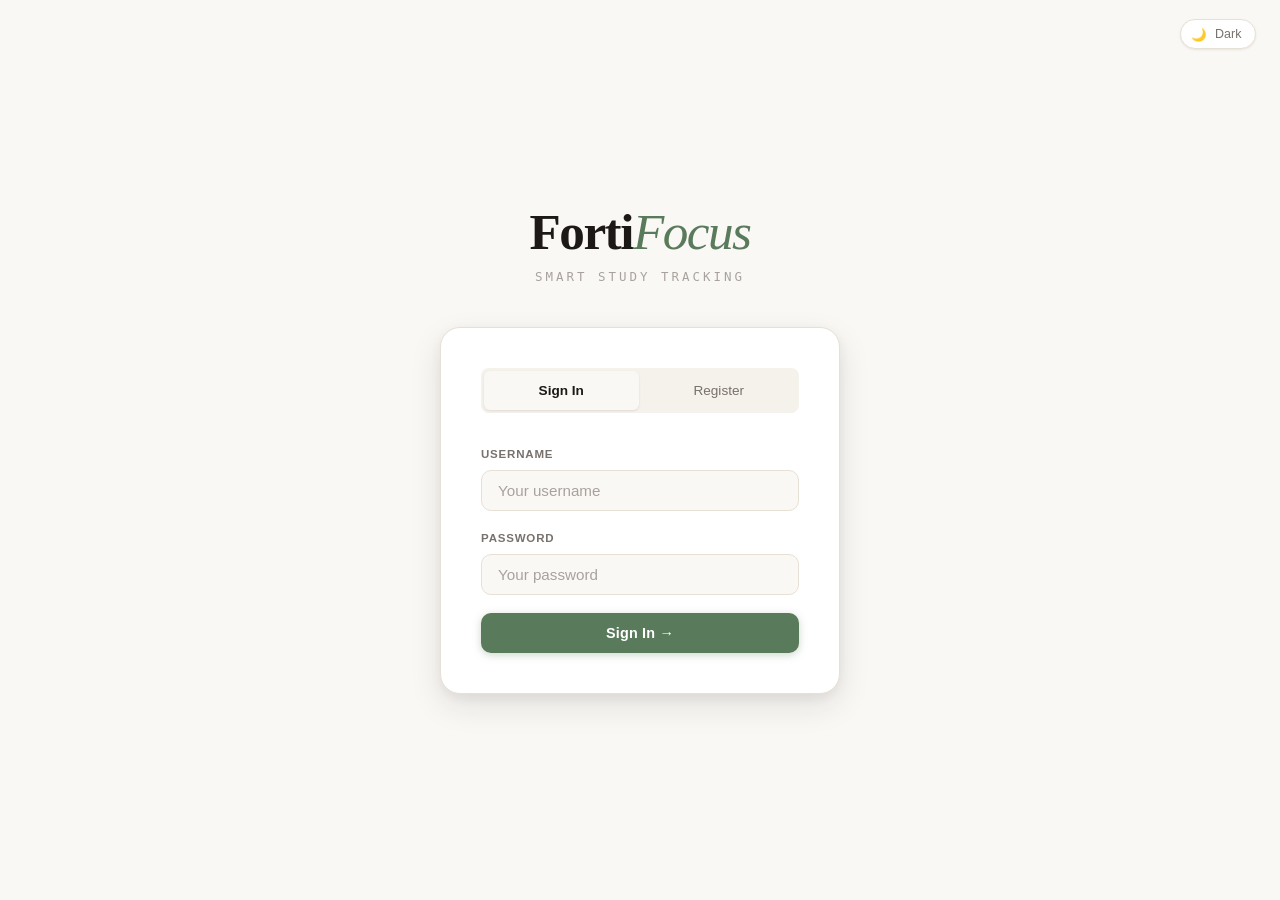
==== index.html @ 39d22c9d "pls po gana ka" ====
<!DOCTYPE html>
<html lang="en">
<head>
<meta charset="UTF-8">
<meta name="viewport" content="width=device-width, initial-scale=1.0">
<title>FortiFocus – Smart Study Tracker</title>
<link rel="stylesheet" href="style.css">
<style>

</style>

</head>
<body>

<!-- ── AUTH ── -->
<div id="authScreen" class="screen active">
  <button class="auth-theme-btn" onclick="toggleTheme()" id="authThemeBtn">
    <span id="authThemeIcon">🌙</span> <span id="authThemeLabel">Dark</span>
  </button>
  <div class="brand-lockup">
    <h1>Forti<em>Focus</em></h1>
    <p class="tagline">Smart Study Tracking</p>
  </div>
  <div class="auth-card">
    <div class="auth-tabs">
      <div class="auth-tab active" onclick="switchTab('login')">Sign In</div>
      <div class="auth-tab" onclick="switchTab('register')">Register</div>
    </div>
    <!-- Login -->
    <div id="loginForm" class="auth-form active">
      <div class="form-group">
        <label>Username</label>
        <input type="text" id="loginUser" placeholder="Your username">
      </div>
      <div class="form-group">
        <label>Password</label>
        <input type="password" id="loginPass" placeholder="Your password" onkeydown="if(event.key==='Enter')handleLogin()">
      </div>
      <div class="error-msg" id="loginError"></div>
      <button class="btn btn-primary" onclick="handleLogin()">Sign In →</button>
    </div>
    <!-- Register -->
    <div id="registerForm" class="auth-form">
      <div class="form-group">
        <label>Username</label>
        <input type="text" id="regUser" placeholder="Choose a username">
      </div>
      <div class="form-group">
        <label>Email</label>
        <input type="email" id="regEmail" placeholder="you@email.com">
      </div>
      <div class="form-group">
        <label>Password</label>
        <input type="password" id="regPass" placeholder="Create a password (6+ chars)">
      </div>
      <div class="form-group">
        <label>Confirm Password</label>
        <input type="password" id="regPass2" placeholder="Repeat password">
      </div>
      <div class="error-msg" id="registerError"></div>
      <button class="btn btn-primary" onclick="handleRegister()">Create Account →</button>
    </div>
  </div>
</div>

<!-- ── APP ── -->
<div id="appScreen" class="screen">
  <div class="topbar">
    <div class="topbar-brand">Forti<em>Focus</em></div>
    <div class="topbar-user">
      <div class="user-chip">Signed in as <strong id="topUser">—</strong></div>
      <div class="theme-toggle-wrap">
        <span class="theme-icon" id="topThemeIcon">🌙</span>
        <button class="theme-toggle" onclick="toggleTheme()" id="topThemeToggle" title="Toggle dark/light mode"></button>
      </div>
      <button class="btn btn-ghost btn-sm" onclick="handleLogout()">Logout</button>
    </div>
  </div>
  <div class="nav-bar">
    <div class="nav-tab active"  onclick="goPage('dashboard')">Dashboard</div>
    <div class="nav-tab"         onclick="goPage('timer')">Focus Timer</div>
    <div class="nav-tab"         onclick="goPage('history')">History</div>
    <div class="nav-tab"         onclick="goPage('streaks')">Streaks</div>
    <div class="nav-tab"         onclick="goPage('chat')">✦ AI Chat</div>
  </div>

  <!-- DASHBOARD -->
  <div id="dashboardPage" class="page active">
    <div class="page-header">
      <h2>Good to see you <em id="dashGreeting"></em></h2>
      <p>Here's your productivity at a glance</p>
    </div>
    <div class="stats-grid">
      <div class="stat-card stat-streak">
        <div class="s-label"><span class="s-icon">🔥</span>Current Streak</div>
        <div class="s-value" id="statStreak">0</div>
        <div class="s-sub">consecutive days</div>
      </div>
      <div class="stat-card stat-total">
        <div class="s-label"><span class="s-icon">📚</span>Total Sessions</div>
        <div class="s-value" id="statTotal">0</div>
        <div class="s-sub">all time</div>
      </div>
      <div class="stat-card stat-time">
        <div class="s-label"><span class="s-icon">⏱</span>Focus Time</div>
        <div class="s-value" id="statTime">0</div>
        <div class="s-sub">minutes focused</div>
      </div>
      <div class="stat-card stat-success">
        <div class="s-label"><span class="s-icon">✓</span>Success Rate</div>
        <div class="s-value" id="statRate">0%</div>
        <div class="s-sub" id="statRateSub">no sessions yet</div>
        <div class="progress-bar"><div class="progress-fill" id="rateFill" style="width:0%"></div></div>
      </div>
    </div>
    <div class="section-heading">Recent Sessions</div>
    <div id="recentList" class="history-list"></div>
  </div>

  <!-- TIMER -->
  <div id="timerPage" class="page">
    <div class="page-header">
      <h2>Focus <em>Timer</em></h2>
      <p>Set your session and start focusing</p>
    </div>
    <div class="timer-layout">
      <div class="timer-card">
        <div class="timer-label">⏱ Session Timer</div>
        <div class="ring-wrap">
          <svg width="190" height="190" viewBox="0 0 190 190">
            <circle class="ring-bg" cx="95" cy="95" r="85"/>
            <circle class="ring-fg" id="ringFg" cx="95" cy="95" r="85"/>
          </svg>
          <div class="ring-center">
            <div class="ring-time" id="ringTime">25:00</div>
            <div class="ring-phase" id="ringPhase">ready</div>
          </div>
        </div>
        <div class="dur-row" id="durRow">
          <button class="dur-btn" onclick="pickDur(15,this)">15m</button>
          <button class="dur-btn active" onclick="pickDur(25,this)">25m</button>
          <button class="dur-btn" onclick="pickDur(30,this)">30m</button>
          <button class="dur-btn" onclick="pickDur(45,this)">45m</button>
          <button class="dur-btn" onclick="pickDur(60,this)">60m</button>
        </div>
        <div class="timer-btns">
          <button class="btn btn-primary" id="startBtn" onclick="startTimer()">▶ Start</button>
          <button class="btn btn-danger" id="stopBtn" style="display:none" onclick="stopTimer()">⏹ Stop</button>
        </div>
      </div>
      <div class="session-panel">
        <div class="panel-label">📝 Session Details</div>
        <div class="form-group">
          <label>Subject / Task</label>
          <input class="subject-field" type="text" id="sessSubject" placeholder="e.g. Math Chapter 3, Python review…">
        </div>
        <div>
          <div class="panel-label" style="margin-bottom:.5rem">Status</div>
          <div class="pill pill-idle" id="sessStatus"><span class="dot"></span> IDLE</div>
        </div>
        <div class="divider"></div>
        <div class="panel-label">Completed today</div>
        <div class="today-big" id="todayCount">0</div>
        <div style="font-size:.75rem;color:var(--ink-4);margin-top:.2rem">sessions finished</div>
      </div>
    </div>
  </div>

  <!-- HISTORY -->
  <div id="historyPage" class="page">
    <div class="page-header">
      <h2>Session <em>History</em></h2>
      <p>Every study session you've logged</p>
    </div>
    <div id="historyList" class="history-list"></div>
  </div>

  <!-- STREAKS -->
  <div id="streaksPage" class="page">
    <div class="page-header">
      <h2>Streak <em>Tracker</em></h2>
      <p>Stay consistent, build momentum</p>
    </div>
    <div class="stats-grid" style="max-width:640px;margin-bottom:2rem">
      <div class="stat-card stat-streak">
        <div class="s-label">🔥 Current Streak</div>
        <div class="s-value" id="strkCur">0</div>
        <div class="s-sub">days</div>
      </div>
      <div class="stat-card">
        <div class="s-label">🏆 Best Streak</div>
        <div class="s-value" id="strkBest">0</div>
        <div class="s-sub">days</div>
      </div>
      <div class="stat-card stat-time">
        <div class="s-label">📅 Active Days</div>
        <div class="s-value" id="strkActive">0</div>
        <div class="s-sub">days studied</div>
      </div>
    </div>
    <div class="section-heading">Last 60 Days</div>
    <div class="streak-grid" id="streakGrid"></div>
    <div class="streak-legend">
      <div class="legend-item"><div class="legend-swatch" style="background:rgba(90,122,92,.5);border:1px solid var(--sage)"></div>Studied</div>
      <div class="legend-item"><div class="legend-swatch" style="background:var(--paper-2);border:1px solid var(--border)"></div>No session</div>
      <div class="legend-item"><div class="legend-swatch" style="background:var(--paper-2);border:2px solid var(--amber)"></div>Today</div>
    </div>
  </div>

  <!-- CHAT -->
  <div id="chatPage" class="page">
    <div class="page-header">
      <h2>✦ AI <em>Chat</em></h2>
      <p>Your personal study assistant — powered by SEMAJ</p>
    </div>
    <div id="apiNotice" class="key-notice show">
      ⚠ No API key configured. Paste your Anthropic API key below to enable AI responses.
    </div>
    <div class="key-row">
      <input type="password" class="key-input" id="apiKeyInput" placeholder="Paste your Anthropic API key here (sk-ant-...)">
      <button class="btn btn-primary btn-sm" onclick="saveKey()">Save Key</button>
    </div>
    <div class="chat-wrap">
      <div class="chat-head">
        <div class="bot-orb">🧠</div>
        <div>
          <div class="bot-name-text">SEMAJ AI</div>
          <div class="bot-online">● online</div>
        </div>
      </div>
      <div class="chat-msgs" id="chatMsgs">
        <div class="msg bot">
          <div class="msg-av">🧠</div>
          <div class="msg-bub">
            Hi there! I'm <strong>SEMAJ AI</strong>, your personal study assistant. 👋<br><br>
            I can help with study strategies, time management, subject questions, and keeping you motivated. What's on your mind?
          </div>
        </div>
      </div>
      <div class="chat-foot">
        <textarea class="chat-input" id="chatInput" rows="1"
          placeholder="Ask me anything about studying…"
          onkeydown="chatKey(event)"
          oninput="autoResize(this)"></textarea>
        <button class="send-btn" onclick="sendChat()">➤</button>
      </div>
    </div>
  </div>

</div><!-- /appScreen -->

<script>
/* ─── THEME ─── */
let isDark = DB_theme_get();
function DB_theme_get(){ return localStorage.getItem('ff_theme')==='dark'; }
function applyTheme(dark){
  document.documentElement.setAttribute('data-theme', dark ? 'dark' : 'light');
  const icon = dark ? '☀️' : '🌙';
  const label = dark ? 'Light' : 'Dark';
  const ti = document.getElementById('topThemeIcon');
  const ai = document.getElementById('authThemeIcon');
  const al = document.getElementById('authThemeLabel');
  if(ti) ti.textContent = icon;
  if(ai) ai.textContent = icon;
  if(al) al.textContent = label;
}
function toggleTheme(){
  isDark = !isDark;
  localStorage.setItem('ff_theme', isDark ? 'dark' : 'light');
  applyTheme(isDark);
}
applyTheme(isDark);

/* ─── DATA ─── */
const DB = {
  get(k,d=null){ const v=localStorage.getItem('ff_'+k); return v?JSON.parse(v):d; },
  set(k,v){ localStorage.setItem('ff_'+k,JSON.stringify(v)); },
  del(k){ localStorage.removeItem('ff_'+k); }
};

let users = DB.get('users', {});
let sessions = DB.get('sessions', {});
let currentUser = DB.get('currentUser', null);
let apiKey = DB.get('apiKey', '');

/* ─── AUTH ─── */
function switchTab(t) {
  document.querySelectorAll('.auth-tab').forEach((el,i)=>el.classList.toggle('active',i===(t==='login'?0:1)));
  document.getElementById('loginForm').classList.toggle('active', t==='login');
  document.getElementById('registerForm').classList.toggle('active', t==='register');
}
function showErr(id,msg){const e=document.getElementById(id);e.textContent=msg;e.classList.add('show');}
function clearErr(id){document.getElementById(id).classList.remove('show');}

function handleLogin(){
  clearErr('loginError');
  const u=document.getElementById('loginUser').value.trim();
  const p=document.getElementById('loginPass').value;
  if(!u||!p){showErr('loginError','Please fill all fields.');return;}
  if(!users[u]){showErr('loginError','User not found.');return;}
  if(users[u].pass!==btoa(p)){showErr('loginError','Incorrect password.');return;}
  loginAs(u);
}
function handleRegister(){
  clearErr('registerError');
  const u=document.getElementById('regUser').value.trim();
  const e=document.getElementById('regEmail').value.trim();
  const p=document.getElementById('regPass').value;
  const p2=document.getElementById('regPass2').value;
  if(!u||!e||!p||!p2){showErr('registerError','Please fill all fields.');return;}
  if(p!==p2){showErr('registerError','Passwords do not match.');return;}
  if(p.length<6){showErr('registerError','Password must be 6+ characters.');return;}
  if(users[u]){showErr('registerError','Username already taken.');return;}
  users[u]={email:e,pass:btoa(p),joined:new Date().toISOString()};
  sessions[u]=[];
  DB.set('users',users);DB.set('sessions',sessions);
  loginAs(u);
}
function loginAs(u){
  currentUser=u; DB.set('currentUser',u);
  if(!sessions[u])sessions[u]=[];
  document.getElementById('authScreen').classList.remove('active');
  document.getElementById('appScreen').classList.add('active');
  document.getElementById('topUser').textContent=u;
  document.getElementById('dashGreeting').textContent=u;
  renderAll();
  goPage('dashboard');
}
function handleLogout(){
  currentUser=null; DB.del('currentUser');
  clearTimer();
  document.getElementById('authScreen').classList.add('active');
  document.getElementById('appScreen').classList.remove('active');
  document.getElementById('loginUser').value='';
  document.getElementById('loginPass').value='';
  goPage('dashboard');
}

/* ─── NAV ─── */
function goPage(name){
  document.querySelectorAll('.nav-tab').forEach(t=>t.classList.remove('active'));
  document.querySelectorAll('.page').forEach(p=>p.classList.remove('active'));
  const pages=['dashboard','timer','history','streaks','chat'];
  document.querySelectorAll('.nav-tab')[pages.indexOf(name)]?.classList.add('active');
  document.getElementById(name+'Page').classList.add('active');
  if(name==='dashboard')renderDash();
  if(name==='history')renderHistory();
  if(name==='streaks')renderStreaks();
  if(name==='timer')renderTodayCount();
}

/* ─── TIMER ─── */
let tInterval=null, tSec=0, tTotal=0, tRunning=false, tDur=25;

function pickDur(m,el){
  if(tRunning)return;
  tDur=m; tSec=m*60; tTotal=m*60;
  document.querySelectorAll('.dur-btn').forEach(b=>b.classList.remove('active'));
  el.classList.add('active');
  updateDisplay(); setRing(1);
}
function startTimer(){
  if(tRunning)return;
  tRunning=true; tSec=tDur*60; tTotal=tSec;
  document.getElementById('startBtn').style.display='none';
  document.getElementById('stopBtn').style.display='';
  document.getElementById('durRow').style.opacity='.45';
  document.getElementById('ringPhase').textContent='focusing';
  setStatusPill('running');
  tInterval=setInterval(()=>{
    tSec--;
    updateDisplay();
    setRing(tSec/tTotal);
    if(tSec<=0) completeTimer();
  },1000);
}
function stopTimer(){
  clearInterval(tInterval); tRunning=false;
  const elapsed=Math.max(1,Math.floor((tTotal-tSec)/60));
  logSess(elapsed,'interrupted');
  resetTimerUI();
  showToast('Session interrupted. Keep at it! 💪','danger');
}
function completeTimer(){
  clearInterval(tInterval); tRunning=false;
  logSess(tDur,'completed');
  resetTimerUI();
  showToast('Session complete! Great work! 🎉','success');
}
function clearTimer(){
  clearInterval(tInterval); tRunning=false;
  tSec=tDur*60; tTotal=tSec; resetTimerUI();
}
function resetTimerUI(){
  tSec=tDur*60; tTotal=tSec;
  document.getElementById('startBtn').style.display='';
  document.getElementById('stopBtn').style.display='none';
  document.getElementById('durRow').style.opacity='1';
  document.getElementById('ringPhase').textContent='ready';
  setStatusPill('idle');
  updateDisplay(); setRing(1); renderTodayCount();
}
function updateDisplay(){
  const m=Math.floor(tSec/60).toString().padStart(2,'0');
  const s=(tSec%60).toString().padStart(2,'0');
  document.getElementById('ringTime').textContent=`${m}:${s}`;
}
function setRing(frac){
  const c=2*Math.PI*85;
  document.getElementById('ringFg').style.strokeDashoffset=c*(1-frac);
}
function setStatusPill(s){
  const el=document.getElementById('sessStatus');
  const map={running:'pill-running',idle:'pill-idle',completed:'pill-completed',interrupted:'pill-interrupted'};
  const labels={running:'RUNNING',idle:'IDLE',completed:'COMPLETED',interrupted:'INTERRUPTED'};
  el.className='pill '+map[s];
  el.innerHTML=`<span class="dot"></span> ${labels[s]}`;
}
function renderTodayCount(){
  const today=new Date().toDateString();
  const n=(sessions[currentUser]||[]).filter(x=>new Date(x.date).toDateString()===today&&x.status==='completed').length;
  document.getElementById('todayCount').textContent=n;
}

/* ─── LOG ─── */
function logSess(dur,status){
  const sub=document.getElementById('sessSubject').value.trim()||'Untitled Session';
  const s={id:Date.now(),subject:sub,duration:dur,status,date:new Date().toISOString(),planned:tDur};
  if(!sessions[currentUser])sessions[currentUser]=[];
  sessions[currentUser].unshift(s);
  DB.set('sessions',sessions);
}

/* ─── RENDER ─── */
function renderAll(){ renderDash(); renderStreaks(); }

function renderDash(){
  if(!currentUser)return;
  const s=sessions[currentUser]||[];
  const done=s.filter(x=>x.status==='completed');
  const mins=done.reduce((a,x)=>a+x.duration,0);
  const rate=s.length?Math.round(done.length/s.length*100):0;
  const streak=calcStreak();
  document.getElementById('statStreak').textContent=streak;
  document.getElementById('statTotal').textContent=s.length;
  document.getElementById('statTime').textContent=mins;
  document.getElementById('statRate').textContent=rate+'%';
  document.getElementById('statRateSub').textContent=`${done.length} of ${s.length} sessions`;
  document.getElementById('rateFill').style.width=rate+'%';
  document.getElementById('dashGreeting').textContent=currentUser;
  const el=document.getElementById('recentList');
  const rec=s.slice(0,5);
  el.innerHTML=rec.length?rec.map(sessHTML).join(''):`<div class="empty-state"><div class="empty-icon">📂</div><p>No sessions yet — start your first focus timer!</p></div>`;
}

function renderHistory(){
  if(!currentUser)return;
  const s=sessions[currentUser]||[];
  const el=document.getElementById('historyList');
  el.innerHTML=s.length?s.map(sessHTML).join(''):`<div class="empty-state"><div class="empty-icon">📂</div><p>No sessions recorded yet.</p></div>`;
}

function sessHTML(x){
  const d=new Date(x.date);
  const dt=d.toLocaleDateString('en-US',{month:'short',day:'numeric',year:'numeric'});
  const tm=d.toLocaleTimeString('en-US',{hour:'2-digit',minute:'2-digit'});
  const pillClass=x.status==='completed'?'pill-completed':x.status==='interrupted'?'pill-interrupted':'pill-idle';
  return`<div class="history-item">
    <div>
      <div class="h-subject">${x.subject}</div>
      <div class="h-meta">${dt} · ${tm}</div>
    </div>
    <div class="h-right">
      <div class="h-dur">${x.duration}m</div>
      <div class="pill ${pillClass}"><span class="dot"></span>${x.status.toUpperCase()}</div>
    </div>
  </div>`;
}

function renderStreaks(){
  if(!currentUser)return;
  const s=sessions[currentUser]||[];
  const cur=calcStreak(), best=calcBest();
  const active=new Set(s.filter(x=>x.status==='completed').map(x=>new Date(x.date).toDateString())).size;
  document.getElementById('strkCur').textContent=cur;
  document.getElementById('strkBest').textContent=best;
  document.getElementById('strkActive').textContent=active;
  const studyDays=new Set(s.filter(x=>x.status==='completed').map(x=>new Date(x.date).toDateString()));
  const today=new Date();
  const grid=document.getElementById('streakGrid');
  const days=[]; for(let i=59;i>=0;i--){const d=new Date(today);d.setDate(today.getDate()-i);days.push(d);}
  grid.innerHTML=days.map(d=>{
    const ds=d.toDateString();
    const isToday=ds===today.toDateString();
    const has=studyDays.has(ds);
    return`<div class="s-day${has?' studied strong':''}${isToday?' today':''}" title="${ds}"></div>`;
  }).join('');
}

function calcStreak(){
  const s=sessions[currentUser]||[];
  const days=new Set(s.filter(x=>x.status==='completed').map(x=>new Date(x.date).toDateString()));
  let n=0;
  for(let i=0;i<365;i++){
    const d=new Date(); d.setDate(d.getDate()-i);
    if(days.has(d.toDateString()))n++;
    else if(i>0)break;
  }
  return n;
}
function calcBest(){
  const s=sessions[currentUser]||[];
  const days=[...new Set(s.filter(x=>x.status==='completed').map(x=>new Date(x.date).toDateString()))]
    .map(d=>new Date(d)).sort((a,b)=>a-b);
  let best=0,cur=0,prev=null;
  for(const d of days){
    if(prev){const diff=(d-prev)/86400000; cur=diff===1?cur+1:1;}else cur=1;
    if(cur>best)best=cur; prev=d;
  }
  return best;
}

/* ─── CHAT ─── */
let chatHist=[];
function saveKey(){
  const k=document.getElementById('apiKeyInput').value.trim();
  if(!k){showToast('Please enter an API key','danger');return;}
  apiKey=k; DB.set('apiKey',k);
  document.getElementById('apiNotice').classList.remove('show');
  showToast('API key saved ✓','success');
}
async function sendChat(){
  const inp=document.getElementById('chatInput');
  const txt=inp.value.trim();
  if(!txt)return;
  inp.value=''; inp.style.height='';
  addMsg('user',txt);
  chatHist.push({role:'user',content:txt});
  const typing=addTyping();
  const key=DB.get('apiKey','');
  if(!key){
    removeEl(typing);
    addMsg('bot','⚠️ No API key configured. Paste your Anthropic API key above and click Save Key.');
    return;
  }
  try{
    const sys=`You are Fortify AI, a warm and encouraging study assistant inside FortiFocus. User: "${currentUser}". Stats: ${getStats()}. Help with study strategies, motivation, time management. Be concise and friendly.`;
    const res=await fetch('https://api.anthropic.com/v1/messages',{
      method:'POST',
      headers:{'Content-Type':'application/json','x-api-key':key,'anthropic-version':'2023-06-01','anthropic-dangerous-direct-browser-access':'true'},
      body:JSON.stringify({model:'claude-sonnet-4-20250514',max_tokens:1000,system:sys,messages:chatHist.slice(-10)})
    });
    const data=await res.json();
    removeEl(typing);
    if(data.error){addMsg('bot','⚠️ API Error: '+data.error.message);return;}
    const reply=data.content?.[0]?.text||'Sorry, no response generated.';
    chatHist.push({role:'assistant',content:reply});
    addMsg('bot',reply);
  }catch(e){
    removeEl(typing);
    addMsg('bot','⚠️ Connection error. Please check your API key.');
  }
}
function getStats(){
  if(!currentUser)return'none';
  const s=sessions[currentUser]||[];
  const done=s.filter(x=>x.status==='completed');
  return`Sessions: ${s.length}, Completed: ${done.length}, Streak: ${calcStreak()} days, Focus: ${done.reduce((a,x)=>a+x.duration,0)}min`;
}
function addMsg(role,text){
  const c=document.getElementById('chatMsgs');
  const d=document.createElement('div');
  d.className='msg '+role;
  const html=text.replace(/\*\*(.*?)\*\*/g,'<strong>$1</strong>').replace(/\n/g,'<br>');
  d.innerHTML=`<div class="msg-av">${role==='user'?'👤':'🧠'}</div><div class="msg-bub">${html}</div>`;
  c.appendChild(d); c.scrollTop=c.scrollHeight;
}
function addTyping(){
  const c=document.getElementById('chatMsgs');
  const d=document.createElement('div');
  d.className='msg bot'; d.id='typing';
  d.innerHTML=`<div class="msg-av">🧠</div><div class="msg-bub"><div class="typing-wrap"><div class="t-dot"></div><div class="t-dot"></div><div class="t-dot"></div></div></div>`;
  c.appendChild(d); c.scrollTop=c.scrollHeight; return d;
}
function removeEl(el){el?.parentNode?.removeChild(el);}
function chatKey(e){if(e.key==='Enter'&&!e.shiftKey){e.preventDefault();sendChat();}}
function autoResize(t){t.style.height='';t.style.height=Math.min(t.scrollHeight,100)+'px';}

/* ─── TOAST ─── */
function showToast(msg,type='success'){
  const t=document.createElement('div');
  t.className='toast '+type; t.textContent=msg;
  document.body.appendChild(t);
  setTimeout(()=>{t.style.opacity='0';t.style.transition='.3s';setTimeout(()=>t.remove(),300);},2800);
}

/* ─── INIT ─── */
updateDisplay(); setRing(1);
const circ=2*Math.PI*85;
document.getElementById('ringFg').style.strokeDasharray=circ;
document.getElementById('ringFg').style.strokeDashoffset=0;
setRing(1);

if(apiKey){document.getElementById('apiKeyInput').value=apiKey;document.getElementById('apiNotice').classList.remove('show');}
if(currentUser&&users[currentUser]){
  loginAs(currentUser);
}
</script>
</body>
</html>
---- style.css ----
:root {
  --ink:       #1c1917;
  --ink-2:     #44403c;
  --ink-3:     #78716c;
  --ink-4:     #a8a29e;
  --paper:     #faf8f5;
  --paper-2:   #f5f1eb;
  --paper-3:   #ede8df;
  --border:    #e7e0d5;
  --border-2:  #d4cbbf;
  --surface:   #ffffff;
  --surface-2: #ffffff;

  --sage:      #5a7a5c;
  --sage-light:#e8f0e9;
  --sage-mid:  #b5ceb7;
  --amber:     #c17b2a;
  --amber-light:#fdf3e3;
  --amber-mid: #e8c488;
  --clay:      #8b5e52;
  --clay-light:#f5ede9;
  --rose:      #b85c6e;
  --rose-light:#faeef1;
  --sky:       #3d6b8e;
  --sky-light: #e5eef5;

  --radius:    10px;
  --radius-lg: 16px;
  --shadow-sm: 0 1px 3px rgba(28,25,23,.06), 0 1px 2px rgba(28,25,23,.04);
  --shadow:    0 4px 12px rgba(28,25,23,.08), 0 1px 4px rgba(28,25,23,.05);
  --shadow-lg: 0 12px 32px rgba(28,25,23,.10), 0 4px 12px rgba(28,25,23,.06);
}

[data-theme="dark"] {
  --ink:       #f0ece6;
  --ink-2:     #d4cfc8;
  --ink-3:     #9c9488;
  --ink-4:     #6b6460;
  --paper:     #18171a;
  --paper-2:   #211f24;
  --paper-3:   #2a2830;
  --border:    #332f38;
  --border-2:  #443f4a;
  --surface:   #211f24;
  --surface-2: #2a2830;

  --sage:      #78a87a;
  --sage-light:rgba(120,168,122,.12);
  --sage-mid:  #4a7a4c;
  --amber:     #d4943a;
  --amber-light:rgba(212,148,58,.12);
  --amber-mid: #8a6020;
  --rose:      #d47080;
  --rose-light:rgba(212,112,128,.12);
  --sky:       #6b9ec0;
  --sky-light: rgba(107,158,192,.12);

  --shadow-sm: 0 1px 3px rgba(0,0,0,.25), 0 1px 2px rgba(0,0,0,.2);
  --shadow:    0 4px 12px rgba(0,0,0,.35), 0 1px 4px rgba(0,0,0,.2);
  --shadow-lg: 0 12px 32px rgba(0,0,0,.45), 0 4px 12px rgba(0,0,0,.25);
}

* { margin:0; padding:0; box-sizing:border-box; transition: background-color .25s, border-color .25s, color .2s; }

body {
  font-family: 'DM Sans', sans-serif;
  background: var(--paper);
  color: var(--ink);
  min-height: 100vh;
  overflow-x: hidden;
  font-size: 15px;
  line-height: 1.6;
}

/* Subtle paper texture overlay */
body::before {
  content: '';
  position: fixed;
  inset: 0;
  background-image:
    radial-gradient(ellipse 90% 60% at 10% 5%, rgba(90,122,92,.05) 0%, transparent 55%),
    radial-gradient(ellipse 70% 50% at 90% 95%, rgba(193,123,42,.04) 0%, transparent 50%);
  pointer-events: none;
  z-index: 0;
}

/* ── SCREENS ── */
.screen { display:none; min-height:100vh; position:relative; z-index:1; }
.screen.active { display:flex; }

/* ── AUTH ── */
#authScreen {
  align-items: center;
  justify-content: center;
  flex-direction: column;
  gap: 2.5rem;
  background: var(--paper);
  padding: 2rem;
}

.brand-lockup { text-align: center; }
.brand-lockup h1 {
  font-family: 'Fraunces', serif;
  font-size: 3.2rem;
  font-weight: 600;
  color: var(--ink);
  letter-spacing: -1.5px;
  line-height: 1;
}
.brand-lockup h1 em {
  font-style: italic;
  font-weight: 300;
  color: var(--sage);
}
.brand-lockup .tagline {
  font-size: .78rem;
  color: var(--ink-4);
  letter-spacing: 3px;
  text-transform: uppercase;
  margin-top: .6rem;
  font-family: 'DM Mono', monospace;
}

.auth-card {
  background: var(--surface);
  border: 1px solid var(--border);
  border-radius: 20px;
  padding: 2.5rem;
  width: 100%;
  max-width: 400px;
  box-shadow: var(--shadow-lg);
}

.auth-tabs {
  display: flex;
  background: var(--paper-2);
  border-radius: 8px;
  padding: 3px;
  margin-bottom: 2rem;
  gap: 3px;
}
.auth-tab {
  flex: 1;
  padding: .55rem;
  text-align: center;
  cursor: pointer;
  font-size: .85rem;
  font-weight: 500;
  color: var(--ink-3);
  border-radius: 6px;
  transition: all .2s;
}
.auth-tab.active {
  background: var(--paper);
  color: var(--ink);
  font-weight: 600;
  box-shadow: var(--shadow-sm);
}

.auth-form { display:none; flex-direction:column; gap:1.1rem; }
.auth-form.active { display:flex; }

.form-group { display:flex; flex-direction:column; gap:.4rem; }
.form-group label {
  font-size: .72rem;
  font-weight: 600;
  color: var(--ink-3);
  letter-spacing: .8px;
  text-transform: uppercase;
}
.form-group input {
  background: var(--paper);
  border: 1.5px solid var(--border);
  border-radius: var(--radius);
  padding: .7rem 1rem;
  color: var(--ink);
  font-family: 'DM Sans', sans-serif;
  font-size: .95rem;
  outline: none;
  transition: all .2s;
}
.form-group input:focus {
  border-color: var(--sage);
  background: var(--paper);
  box-shadow: 0 0 0 3px rgba(90,122,92,.12);
}
.form-group input::placeholder { color: var(--ink-4); }

.btn {
  padding: .75rem 1.4rem;
  border-radius: var(--radius);
  border: none;
  cursor: pointer;
  font-family: 'DM Sans', sans-serif;
  font-weight: 600;
  font-size: .9rem;
  transition: all .2s;
  letter-spacing: .2px;
}
.btn-primary {
  background: var(--sage);
  color: white;
  box-shadow: 0 2px 8px rgba(90,122,92,.3);
}
.btn-primary:hover { background: #4a6a4c; transform: translateY(-1px); box-shadow: 0 4px 14px rgba(90,122,92,.35); }
.btn-danger { background: var(--rose); color: white; }
.btn-danger:hover { background: #a34f61; }
.btn-success { background: var(--sage); color: white; }
.btn-ghost {
  background: transparent;
  border: 1.5px solid var(--border);
  color: var(--ink-3);
}
.btn-ghost:hover { border-color: var(--border-2); color: var(--ink-2); }
.btn-sm { padding: .45rem .9rem; font-size: .8rem; }

.error-msg {
  color: var(--rose);
  font-size: .8rem;
  display: none;
  background: var(--rose-light);
  border: 1px solid rgba(184,92,110,.2);
  border-radius: 7px;
  padding: .5rem .75rem;
}
.error-msg.show { display: block; }

/* ── APP SHELL ── */
#appScreen { flex-direction: column; }

.topbar {
  display: flex;
  align-items: center;
  justify-content: space-between;
  padding: .9rem 2rem;
  background: var(--surface);
  border-bottom: 1px solid var(--border);
  position: sticky;
  top: 0;
  z-index: 100;
}
.topbar-brand {
  font-family: 'Fraunces', serif;
  font-size: 1.35rem;
  font-weight: 600;
  color: var(--ink);
  letter-spacing: -.5px;
}
.topbar-brand em { font-style: italic; font-weight: 300; color: var(--sage); }
.topbar-user { display: flex; align-items: center; gap: .75rem; }
.user-chip {
  background: var(--paper-2);
  border: 1px solid var(--border);
  border-radius: 20px;
  padding: .3rem .85rem;
  font-size: .78rem;
  color: var(--ink-3);
}
.user-chip strong { color: var(--sage); font-weight: 600; }

.nav-bar {
  display: flex;
  padding: 0 2rem;
  background: var(--surface);
  border-bottom: 1px solid var(--border);
  gap: 0;
}
.nav-tab {
  padding: .75rem 1.1rem;
  cursor: pointer;
  font-size: .83rem;
  font-weight: 500;
  color: var(--ink-4);
  border-bottom: 2px solid transparent;
  transition: all .2s;
  letter-spacing: .2px;
  white-space: nowrap;
}
.nav-tab:hover { color: var(--ink-2); }
.nav-tab.active { color: var(--sage); border-bottom-color: var(--sage); font-weight: 600; }

/* ── PAGES ── */
.page { display:none; padding: 2rem; max-width: 1080px; margin: 0 auto; width: 100%; animation: fadeUp .3s ease; }
.page.active { display: block; }
@keyframes fadeUp { from { opacity:0; transform:translateY(10px); } to { opacity:1; transform:translateY(0); } }

.page-header { margin-bottom: 1.75rem; }
.page-header h2 {
  font-family: 'Fraunces', serif;
  font-size: 1.8rem;
  font-weight: 400;
  color: var(--ink);
  letter-spacing: -.5px;
}
.page-header h2 em { font-style: italic; color: var(--sage); }
.page-header p { color: var(--ink-4); font-size: .85rem; margin-top: .2rem; }

/* ── STAT CARDS ── */
.stats-grid {
  display: grid;
  grid-template-columns: repeat(auto-fit, minmax(190px, 1fr));
  gap: 1rem;
  margin-bottom: 2rem;
}
.stat-card {
  background: var(--surface);
  border: 1px solid var(--border);
  border-radius: var(--radius-lg);
  padding: 1.4rem 1.5rem;
  box-shadow: var(--shadow-sm);
  transition: box-shadow .2s;
}
.stat-card:hover { box-shadow: var(--shadow); }
.stat-card .s-label {
  font-size: .7rem;
  font-weight: 600;
  color: var(--ink-4);
  letter-spacing: 1.2px;
  text-transform: uppercase;
  margin-bottom: .65rem;
  display: flex;
  align-items: center;
  gap: .4rem;
}
.stat-card .s-icon {
  width: 22px; height: 22px;
  border-radius: 6px;
  display: flex; align-items: center; justify-content: center;
  font-size: .75rem;
}
.stat-card .s-value {
  font-family: 'Fraunces', serif;
  font-size: 2.4rem;
  font-weight: 400;
  line-height: 1;
  color: var(--ink);
}
.stat-card .s-sub { font-size: .75rem; color: var(--ink-4); margin-top: .3rem; }

.stat-streak .s-value { color: var(--amber); }
.stat-streak .s-icon { background: var(--amber-light); }
.stat-total .s-icon { background: var(--sky-light); }
.stat-time .s-icon { background: var(--sage-light); }
.stat-success .s-value { color: var(--sage); }
.stat-success .s-icon { background: var(--sage-light); }

.progress-bar { height: 5px; background: var(--paper-3); border-radius: 3px; overflow: hidden; margin-top: .6rem; }
.progress-fill { height: 100%; background: linear-gradient(90deg, var(--sage), var(--sage-mid)); border-radius: 3px; transition: width .6s ease; }

/* ── SECTION HEADING ── */
.section-heading {
  font-family: 'Fraunces', serif;
  font-size: 1rem;
  font-weight: 400;
  color: var(--ink-2);
  margin-bottom: .9rem;
  display: flex;
  align-items: center;
  gap: .5rem;
}
.section-heading::after {
  content: '';
  flex: 1;
  height: 1px;
  background: var(--border);
  margin-left: .5rem;
}

/* ── HISTORY ITEMS ── */
.history-list { display: flex; flex-direction: column; gap: .6rem; }
.history-item {
  background: var(--surface);
  border: 1px solid var(--border);
  border-radius: var(--radius);
  padding: .9rem 1.2rem;
  display: flex;
  align-items: center;
  justify-content: space-between;
  gap: 1rem;
  transition: all .15s;
}
.history-item:hover { border-color: var(--border-2); box-shadow: var(--shadow-sm); }
.h-subject { font-weight: 500; font-size: .92rem; color: var(--ink); }
.h-meta { font-size: .72rem; color: var(--ink-4); font-family: 'DM Mono', monospace; margin-top: .15rem; }
.h-right { display: flex; align-items: center; gap: .65rem; flex-shrink: 0; }
.h-dur { font-family: 'DM Mono', monospace; font-size: .8rem; color: var(--ink-3); }

.pill {
  display: inline-flex;
  align-items: center;
  gap: .3rem;
  padding: .2rem .7rem;
  border-radius: 20px;
  font-size: .7rem;
  font-weight: 600;
  letter-spacing: .3px;
}
.pill-completed { background: var(--sage-light); color: var(--sage); border: 1px solid rgba(90,122,92,.2); }
.pill-interrupted { background: var(--rose-light); color: var(--rose); border: 1px solid rgba(184,92,110,.2); }
.pill-idle { background: var(--paper-2); color: var(--ink-4); border: 1px solid var(--border); }
.pill-running { background: var(--amber-light); color: var(--amber); border: 1px solid rgba(193,123,42,.25); }
.pill .dot { width: 5px; height: 5px; border-radius: 50%; background: currentColor; animation: blink 1.4s infinite; }
@keyframes blink { 0%,100%{opacity:1}50%{opacity:.3} }

.empty-state {
  text-align: center;
  padding: 3.5rem 2rem;
  color: var(--ink-4);
}
.empty-icon { font-size: 2.5rem; margin-bottom: .75rem; opacity: .5; }
.empty-state p { font-size: .9rem; }

/* ── TIMER PAGE ── */
.timer-layout {
  display: grid;
  grid-template-columns: 1fr 1fr;
  gap: 1.5rem;
}
@media(max-width:640px) { .timer-layout { grid-template-columns: 1fr; } }

.timer-card {
  background: var(--surface);
  border: 1px solid var(--border);
  border-radius: var(--radius-lg);
  padding: 2rem;
  display: flex;
  flex-direction: column;
  align-items: center;
  gap: 1.5rem;
  box-shadow: var(--shadow-sm);
}
.timer-label {
  font-size: .7rem;
  font-weight: 600;
  color: var(--ink-4);
  letter-spacing: 1.5px;
  text-transform: uppercase;
  align-self: flex-start;
}

/* Ring */
.ring-wrap { position: relative; width: 190px; height: 190px; }
.ring-wrap svg { transform: rotate(-90deg); }
.ring-bg { fill: none; stroke: var(--paper-3); stroke-width: 7; }
.ring-fg {
  fill: none;
  stroke: var(--sage);
  stroke-width: 7;
  stroke-linecap: round;
  stroke-dasharray: 534;
  stroke-dashoffset: 534;
  transition: stroke-dashoffset 1s linear;
  filter: drop-shadow(0 0 4px rgba(90,122,92,.35));
}
.ring-center {
  position: absolute;
  inset: 0;
  display: flex;
  flex-direction: column;
  align-items: center;
  justify-content: center;
  gap: .2rem;
}
.ring-time {
  font-family: 'DM Mono', monospace;
  font-size: 2.4rem;
  font-weight: 500;
  color: var(--ink);
  letter-spacing: -1px;
}
.ring-phase {
  font-size: .65rem;
  color: var(--ink-4);
  letter-spacing: 2px;
  text-transform: uppercase;
}

.dur-row { display: flex; gap: .4rem; flex-wrap: wrap; justify-content: center; }
.dur-btn {
  padding: .35rem .8rem;
  border-radius: 20px;
  border: 1.5px solid var(--border);
  background: var(--paper);
  color: var(--ink-4);
  cursor: pointer;
  font-family: 'DM Sans', sans-serif;
  font-size: .78rem;
  font-weight: 500;
  transition: all .15s;
}
.dur-btn:hover { border-color: var(--sage-mid); color: var(--sage); }
.dur-btn.active { border-color: var(--sage); color: var(--sage); background: var(--sage-light); font-weight: 600; }

.timer-btns { display: flex; gap: .75rem; }

/* Session form */
.session-panel {
  background: var(--surface);
  border: 1px solid var(--border);
  border-radius: var(--radius-lg);
  padding: 2rem;
  display: flex;
  flex-direction: column;
  gap: 1.3rem;
  box-shadow: var(--shadow-sm);
}
.panel-label {
  font-size: .7rem;
  font-weight: 600;
  color: var(--ink-4);
  letter-spacing: 1.5px;
  text-transform: uppercase;
}
.subject-field {
  background: var(--paper);
  border: 1.5px solid var(--border);
  border-radius: var(--radius);
  padding: .7rem 1rem;
  color: var(--ink);
  font-family: 'DM Sans', sans-serif;
  font-size: .92rem;
  outline: none;
  width: 100%;
  transition: all .2s;
}
.subject-field:focus { border-color: var(--sage); box-shadow: 0 0 0 3px rgba(90,122,92,.1); background: var(--surface); }
.subject-field::placeholder { color: var(--ink-4); }

.divider { height: 1px; background: var(--border); }

.today-big {
  font-family: 'Fraunces', serif;
  font-size: 3rem;
  font-weight: 400;
  color: var(--sky);
  line-height: 1;
}

/* ── STREAKS ── */
.streak-grid { display: flex; flex-wrap: wrap; gap: 5px; }
.s-day {
  width: 24px; height: 24px;
  border-radius: 5px;
  background: var(--paper-2);
  border: 1px solid var(--border);
  transition: all .15s;
  cursor: default;
}
.s-day.studied {
  background: rgba(90,122,92,.2);
  border-color: var(--sage-mid);
}
.s-day.studied.strong {
  background: rgba(90,122,92,.5);
  border-color: var(--sage);
}
.s-day.today {
  border: 2px solid var(--amber);
}

.streak-legend {
  display: flex;
  gap: 1.2rem;
  margin-top: .9rem;
  font-size: .72rem;
  color: var(--ink-4);
  flex-wrap: wrap;
}
.legend-item { display: flex; align-items: center; gap: .4rem; }
.legend-swatch {
  width: 14px; height: 14px;
  border-radius: 3px;
  flex-shrink: 0;
}

/* ── CHATBOT ── */
#chatPage { max-width: 860px; }
.chat-wrap {
  background: var(--surface);
  border: 1px solid var(--border);
  border-radius: var(--radius-lg);
  overflow: hidden;
  display: flex;
  flex-direction: column;
  height: calc(100vh - 320px);
  min-height: 360px;
  box-shadow: var(--shadow);
}
.chat-head {
  padding: .9rem 1.3rem;
  border-bottom: 1px solid var(--border);
  display: flex;
  align-items: center;
  gap: .75rem;
  background: var(--paper-2);
}
.bot-orb {
  width: 34px; height: 34px;
  border-radius: 50%;
  background: linear-gradient(135deg, var(--sage), #3d6045);
  display: flex; align-items: center; justify-content: center;
  font-size: .95rem;
  box-shadow: 0 2px 8px rgba(90,122,92,.3);
}
.bot-name-text { font-weight: 600; font-size: .9rem; }
.bot-online { font-size: .7rem; color: var(--sage); font-family: 'DM Mono', monospace; }

.chat-msgs {
  flex: 1;
  overflow-y: auto;
  padding: 1.5rem;
  display: flex;
  flex-direction: column;
  gap: .9rem;
  scrollbar-width: thin;
  scrollbar-color: var(--border) transparent;
}
.chat-msgs::-webkit-scrollbar { width: 4px; }
.chat-msgs::-webkit-scrollbar-thumb { background: var(--border); border-radius: 2px; }

.msg { display: flex; gap: .6rem; max-width: 82%; animation: msgIn .2s ease; }
@keyframes msgIn { from { opacity:0; transform:translateY(5px); } to { opacity:1; transform:translateY(0); } }
.msg.user { align-self: flex-end; flex-direction: row-reverse; }
.msg.bot { align-self: flex-start; }

.msg-av {
  width: 28px; height: 28px;
  border-radius: 50%;
  flex-shrink: 0;
  display: flex; align-items: center; justify-content: center;
  font-size: .75rem;
}
.msg.bot .msg-av { background: var(--sage-light); border: 1px solid var(--sage-mid); }
.msg.user .msg-av { background: var(--sky-light); border: 1px solid rgba(61,107,142,.2); }

.msg-bub {
  padding: .7rem .95rem;
  border-radius: 12px;
  font-size: .88rem;
  line-height: 1.55;
  color: var(--ink);
}
.msg.bot .msg-bub {
  background: var(--paper-2);
  border: 1px solid var(--border);
  border-radius: 4px 12px 12px 12px;
}
.msg.user .msg-bub {
  background: var(--sage);
  color: white;
  border-radius: 12px 4px 12px 12px;
}

.typing-wrap { display: flex; gap: 4px; padding: 4px 2px; }
.t-dot {
  width: 6px; height: 6px;
  border-radius: 50%;
  background: var(--ink-4);
  animation: bounce .9s infinite;
}
.t-dot:nth-child(2) { animation-delay: .15s; }
.t-dot:nth-child(3) { animation-delay: .3s; }
@keyframes bounce { 0%,60%,100%{transform:translateY(0)} 30%{transform:translateY(-5px)} }

.chat-foot {
  padding: .9rem 1.2rem;
  border-top: 1px solid var(--border);
  display: flex;
  gap: .6rem;
  background: var(--paper-2);
}
.chat-input {
  flex: 1;
  background: var(--paper);
  border: 1.5px solid var(--border);
  border-radius: var(--radius);
  padding: .65rem .95rem;
  color: var(--ink);
  font-family: 'DM Sans', sans-serif;
  font-size: .88rem;
  outline: none;
  resize: none;
  max-height: 100px;
  transition: border-color .2s;
  line-height: 1.5;
}
.chat-input:focus { border-color: var(--sage); }
.chat-input::placeholder { color: var(--ink-4); }
.send-btn {
  background: var(--sage);
  border: none;
  border-radius: var(--radius);
  padding: .65rem 1rem;
  color: white;
  cursor: pointer;
  font-size: .95rem;
  transition: all .15s;
  box-shadow: 0 2px 6px rgba(90,122,92,.25);
}
.send-btn:hover { background: #4a6a4c; transform: scale(1.04); }

.key-notice {
  background: var(--amber-light);
  border: 1px solid rgba(193,123,42,.25);
  border-radius: var(--radius);
  padding: .65rem 1rem;
  font-size: .78rem;
  color: var(--amber);
  margin-bottom: .75rem;
  display: none;
  font-family: 'DM Mono', monospace;
}
.key-notice.show { display: block; }

.key-row {
  display: flex;
  gap: .6rem;
  margin-bottom: .85rem;
}
.key-input {
  flex: 1;
  background: var(--surface);
  border: 1.5px solid var(--border);
  border-radius: var(--radius);
  padding: .65rem 1rem;
  color: var(--ink);
  font-family: 'DM Mono', monospace;
  font-size: .78rem;
  outline: none;
  transition: border-color .2s;
}
.key-input:focus { border-color: var(--sage); }
.key-input::placeholder { color: var(--ink-4); }

/* ── THEME TOGGLE ── */
.theme-toggle {
  width: 38px; height: 22px;
  border-radius: 11px;
  background: var(--border-2);
  border: none;
  cursor: pointer;
  position: relative;
  transition: background .25s;
  flex-shrink: 0;
  outline: none;
}
.theme-toggle:focus-visible { box-shadow: 0 0 0 2px var(--sage); }
[data-theme="dark"] .theme-toggle { background: var(--sage); }
.theme-toggle::after {
  content: '';
  position: absolute;
  top: 3px; left: 3px;
  width: 16px; height: 16px;
  border-radius: 50%;
  background: white;
  transition: transform .25s cubic-bezier(.4,0,.2,1);
  box-shadow: 0 1px 3px rgba(0,0,0,.2);
}
[data-theme="dark"] .theme-toggle::after { transform: translateX(16px); }

.theme-toggle-wrap {
  display: flex;
  align-items: center;
  gap: .5rem;
  font-size: .75rem;
  color: var(--ink-4);
  user-select: none;
}
.theme-icon { font-size: .9rem; line-height: 1; }

/* Auth screen theme toggle */
.auth-theme-btn {
  position: fixed;
  top: 1.2rem;
  right: 1.5rem;
  display: flex;
  align-items: center;
  gap: .5rem;
  background: var(--surface);
  border: 1px solid var(--border);
  border-radius: 20px;
  padding: .4rem .85rem .4rem .6rem;
  cursor: pointer;
  font-size: .78rem;
  font-family: 'DM Sans', sans-serif;
  color: var(--ink-3);
  font-weight: 500;
  z-index: 200;
  transition: all .2s;
  box-shadow: var(--shadow-sm);
}
.auth-theme-btn:hover { border-color: var(--sage); color: var(--sage); }
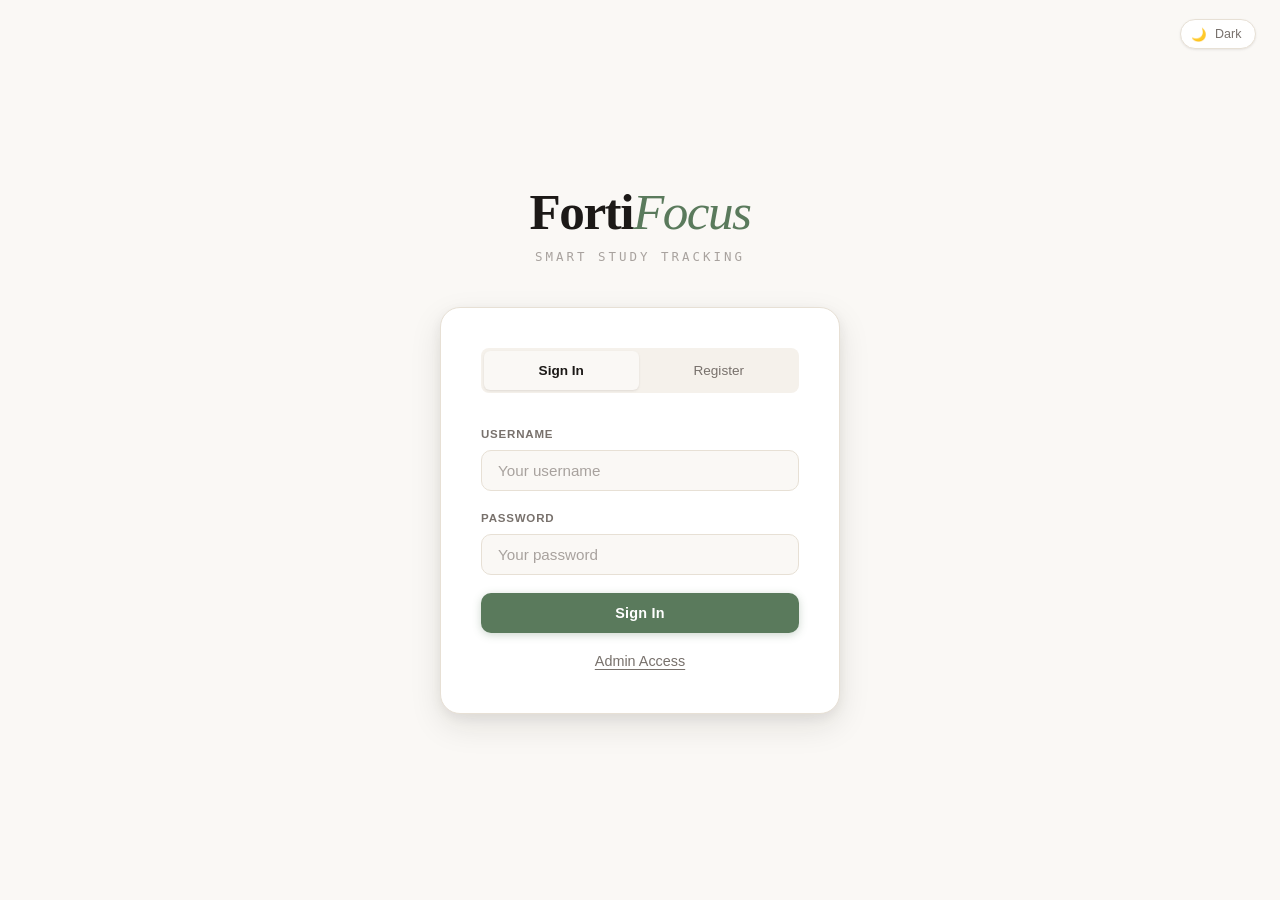
==== commit bcde19a8: "improved" ====
--- a/index.html
+++ b/index.html
@@ -6,7 +6,61 @@
 <title>FortiFocus – Smart Study Tracker</title>
 <link rel="stylesheet" href="style.css">
 <style>
-
+.admin-entry{
+  margin-top:1rem;
+  text-align:center;
+}
+.admin-link-btn{
+  border:none;
+  background:transparent;
+  color:var(--ink-3,#6b7280);
+  font:inherit;
+  font-size:.9rem;
+  cursor:pointer;
+  text-decoration:underline;
+  text-underline-offset:.2rem;
+}
+.admin-link-btn:hover{
+  color:var(--ink,#111827);
+}
+.admin-auth-screen{
+  position:fixed;
+  inset:0;
+  display:none;
+  display:none;
+  align-items:center;
+  justify-content:center;
+  padding:1.5rem;
+  background:rgba(15,23,42,.45);
+  backdrop-filter:blur(8px);
+  z-index:30;
+}
+.admin-auth-screen.active{
+  display:flex;
+}
+.admin-auth-card{
+  width:min(100%,420px);
+  background:var(--paper,#fff);
+  border:1px solid var(--border,#d1d5db);
+  border-radius:24px;
+  padding:2rem;
+  box-shadow:0 24px 80px rgba(15,23,42,.18);
+}
+.admin-auth-head{
+  margin-bottom:1.5rem;
+}
+.admin-auth-head p{
+  margin-top:.4rem;
+  color:var(--ink-3,#6b7280);
+}
+.admin-auth-actions{
+  display:flex;
+  gap:.75rem;
+  margin-top:1.25rem;
+}
+.admin-auth-actions .btn{
+  flex:1;
+}
 </style>
 
 </head>
@@ -26,7 +80,6 @@
       <div class="auth-tab active" onclick="switchTab('login')">Sign In</div>
       <div class="auth-tab" onclick="switchTab('register')">Register</div>
     </div>
-    <!-- Login -->
     <div id="loginForm" class="auth-form active">
       <div class="form-group">
         <label>Username</label>
@@ -37,9 +90,8 @@
         <input type="password" id="loginPass" placeholder="Your password" onkeydown="if(event.key==='Enter')handleLogin()">
       </div>
       <div class="error-msg" id="loginError"></div>
-      <button class="btn btn-primary" onclick="handleLogin()">Sign In →</button>
-    </div>
-    <!-- Register -->
+      <button class="btn btn-primary" onclick="handleLogin()">Sign In</button>
+    </div>
     <div id="registerForm" class="auth-form">
       <div class="form-group">
         <label>Username</label>
@@ -58,12 +110,36 @@
         <input type="password" id="regPass2" placeholder="Repeat password">
       </div>
       <div class="error-msg" id="registerError"></div>
-      <button class="btn btn-primary" onclick="handleRegister()">Create Account →</button>
+      <button class="btn btn-primary" onclick="handleRegister()">Create Account</button>
+    </div>
+    <div class="admin-entry">
+      <button class="admin-link-btn" onclick="openAdminAuth()">Admin Access</button>
     </div>
   </div>
 </div>
 
-<!-- ── APP ── -->
+<div id="adminAuthScreen" class="admin-auth-screen">
+  <div class="admin-auth-card">
+    <div class="admin-auth-head">
+      <h2>Admin Authentication</h2>
+      <p>Sign in as administrator to open the dashboard.</p>
+    </div>
+    <div class="form-group">
+      <label>Admin Username</label>
+      <input type="text" id="adminUser" placeholder="admin">
+    </div>
+    <div class="form-group">
+      <label>Admin Password</label>
+      <input type="password" id="adminPass" placeholder="Enter admin password" onkeydown="if(event.key==='Enter')handleAdminLogin()">
+    </div>
+    <div class="error-msg" id="adminError"></div>
+    <div class="admin-auth-actions">
+      <button class="btn btn-ghost" onclick="closeAdminAuth()">Back</button>
+      <button class="btn btn-primary" onclick="handleAdminLogin()">Open Dashboard</button>
+    </div>
+  </div>
+</div>
+
 <div id="appScreen" class="screen">
   <div class="topbar">
     <div class="topbar-brand">Forti<em>Focus</em></div>
@@ -213,13 +289,6 @@
       <h2>✦ AI <em>Chat</em></h2>
       <p>Your personal study assistant — powered by SEMAJ</p>
     </div>
-    <div id="apiNotice" class="key-notice show">
-      ⚠ No API key configured. Paste your Anthropic API key below to enable AI responses.
-    </div>
-    <div class="key-row">
-      <input type="password" class="key-input" id="apiKeyInput" placeholder="Paste your Anthropic API key here (sk-ant-...)">
-      <button class="btn btn-primary btn-sm" onclick="saveKey()">Save Key</button>
-    </div>
     <div class="chat-wrap">
       <div class="chat-head">
         <div class="bot-orb">🧠</div>
@@ -264,6 +333,10 @@
   if(ai) ai.textContent = icon;
   if(al) al.textContent = label;
 }
+  document.addEventListener("contextmenu", function(e) {
+  e.preventDefault();
+});
+
 function toggleTheme(){
   isDark = !isDark;
   localStorage.setItem('ff_theme', isDark ? 'dark' : 'light');
@@ -281,7 +354,8 @@
 let users = DB.get('users', {});
 let sessions = DB.get('sessions', {});
 let currentUser = DB.get('currentUser', null);
-let apiKey = DB.get('apiKey', '');
+const ADMIN_CREDS = { username:'admin', password:'admin123' };
+const ADMIN_SESSION_KEY = 'ff_admin_authenticated';
 
 /* ─── AUTH ─── */
 function switchTab(t) {
@@ -291,6 +365,30 @@
 }
 function showErr(id,msg){const e=document.getElementById(id);e.textContent=msg;e.classList.add('show');}
 function clearErr(id){document.getElementById(id).classList.remove('show');}
+function openAdminAuth(){
+  clearErr('adminError');
+  document.getElementById('adminAuthScreen').classList.add('active');
+  document.getElementById('adminUser').focus();
+}
+function closeAdminAuth(){
+  document.getElementById('adminAuthScreen').classList.remove('active');
+  document.getElementById('adminUser').value='';
+  document.getElementById('adminPass').value='';
+  clearErr('adminError');
+}
+function handleAdminLogin(){
+  clearErr('adminError');
+  const u=document.getElementById('adminUser').value.trim();
+  const p=document.getElementById('adminPass').value;
+  if(!u||!p){showErr('adminError','Please fill all fields.');return;}
+  if(u!==ADMIN_CREDS.username||p!==ADMIN_CREDS.password){
+    showErr('adminError','Invalid admin credentials.');
+    document.getElementById('adminPass').value='';
+    return;
+  }
+  sessionStorage.setItem(ADMIN_SESSION_KEY,'true');
+  window.location.href='admin.html';
+}
 
 function handleLogin(){
   clearErr('loginError');
@@ -521,51 +619,46 @@
 }
 
 /* ─── CHAT ─── */
-let chatHist=[];
-function saveKey(){
-  const k=document.getElementById('apiKeyInput').value.trim();
-  if(!k){showToast('Please enter an API key','danger');return;}
-  apiKey=k; DB.set('apiKey',k);
-  document.getElementById('apiNotice').classList.remove('show');
-  showToast('API key saved ✓','success');
-}
-async function sendChat(){
+function sendChat(){
   const inp=document.getElementById('chatInput');
   const txt=inp.value.trim();
   if(!txt)return;
   inp.value=''; inp.style.height='';
   addMsg('user',txt);
-  chatHist.push({role:'user',content:txt});
   const typing=addTyping();
-  const key=DB.get('apiKey','');
-  if(!key){
+  setTimeout(()=>{
     removeEl(typing);
-    addMsg('bot','⚠️ No API key configured. Paste your Anthropic API key above and click Save Key.');
-    return;
-  }
-  try{
-    const sys=`You are Fortify AI, a warm and encouraging study assistant inside FortiFocus. User: "${currentUser}". Stats: ${getStats()}. Help with study strategies, motivation, time management. Be concise and friendly.`;
-    const res=await fetch('https://api.anthropic.com/v1/messages',{
-      method:'POST',
-      headers:{'Content-Type':'application/json','x-api-key':key,'anthropic-version':'2023-06-01','anthropic-dangerous-direct-browser-access':'true'},
-      body:JSON.stringify({model:'claude-sonnet-4-20250514',max_tokens:1000,system:sys,messages:chatHist.slice(-10)})
-    });
-    const data=await res.json();
-    removeEl(typing);
-    if(data.error){addMsg('bot','⚠️ API Error: '+data.error.message);return;}
-    const reply=data.content?.[0]?.text||'Sorry, no response generated.';
-    chatHist.push({role:'assistant',content:reply});
-    addMsg('bot',reply);
-  }catch(e){
-    removeEl(typing);
-    addMsg('bot','⚠️ Connection error. Please check your API key.');
-  }
+    addMsg('bot',buildChatReply(txt));
+  },450);
 }
 function getStats(){
-  if(!currentUser)return'none';
+  if(!currentUser)return{sessions:0,completed:0,streak:0,focus:0};
   const s=sessions[currentUser]||[];
   const done=s.filter(x=>x.status==='completed');
-  return`Sessions: ${s.length}, Completed: ${done.length}, Streak: ${calcStreak()} days, Focus: ${done.reduce((a,x)=>a+x.duration,0)}min`;
+  return{sessions:s.length,completed:done.length,streak:calcStreak(),focus:done.reduce((a,x)=>a+x.duration,0)};
+}
+function buildChatReply(text){
+  const msg=text.toLowerCase();
+  const stats=getStats();
+  if(msg.includes('streak')||msg.includes('progress')||msg.includes('stats')){
+    return `You're making progress. So far you have ${stats.sessions} total sessions, ${stats.completed} completed sessions, a ${stats.streak}-day streak, and ${stats.focus} focused minutes. Keep your next study block small and clear so it's easy to continue.`;
+  }
+  if(msg.includes('schedule')||msg.includes('plan')||msg.includes('routine')){
+    return 'Try a simple study plan: 1. Pick one subject. 2. Study for 25 minutes. 3. Rest for 5 minutes. 4. Repeat 3 times, then take a longer break. Keep your hardest task in the first block.';
+  }
+  if(msg.includes('motivat')||msg.includes('tired')||msg.includes('burnout')||msg.includes('lazy')){
+    return 'Start smaller than you think. Tell yourself you only need to work for 5 minutes. Once you begin, momentum usually follows. If you are drained, switch to review, flashcards, or note-cleanup instead of forcing heavy work.';
+  }
+  if(msg.includes('exam')||msg.includes('test')||msg.includes('quiz')){
+    return 'For exam prep, focus on active recall: close your notes, answer from memory, then check mistakes. Spend most of your time on weak areas, and end with a short timed practice round.';
+  }
+  if(msg.includes('math')||msg.includes('problem')||msg.includes('solve')){
+    return 'For problem-solving subjects, use this loop: read the example, cover it, solve a similar problem on your own, then explain each step out loud. If you get stuck, go back one step instead of restarting everything.';
+  }
+  if(msg.includes('memor')||msg.includes('remember')||msg.includes('flashcard')){
+    return 'To remember better, break the topic into small chunks, quiz yourself without looking, and review the same material again later today and tomorrow. Retrieval beats rereading.';
+  }
+  return 'I can help with study plans, motivation, focus, exam prep, and habit building. Tell me what subject you are studying or what part feels hard right now, and I will give you a simple next step.';
 }
 function addMsg(role,text){
   const c=document.getElementById('chatMsgs');
@@ -601,7 +694,6 @@
 document.getElementById('ringFg').style.strokeDashoffset=0;
 setRing(1);
 
-if(apiKey){document.getElementById('apiKeyInput').value=apiKey;document.getElementById('apiNotice').classList.remove('show');}
 if(currentUser&&users[currentUser]){
   loginAs(currentUser);
 }
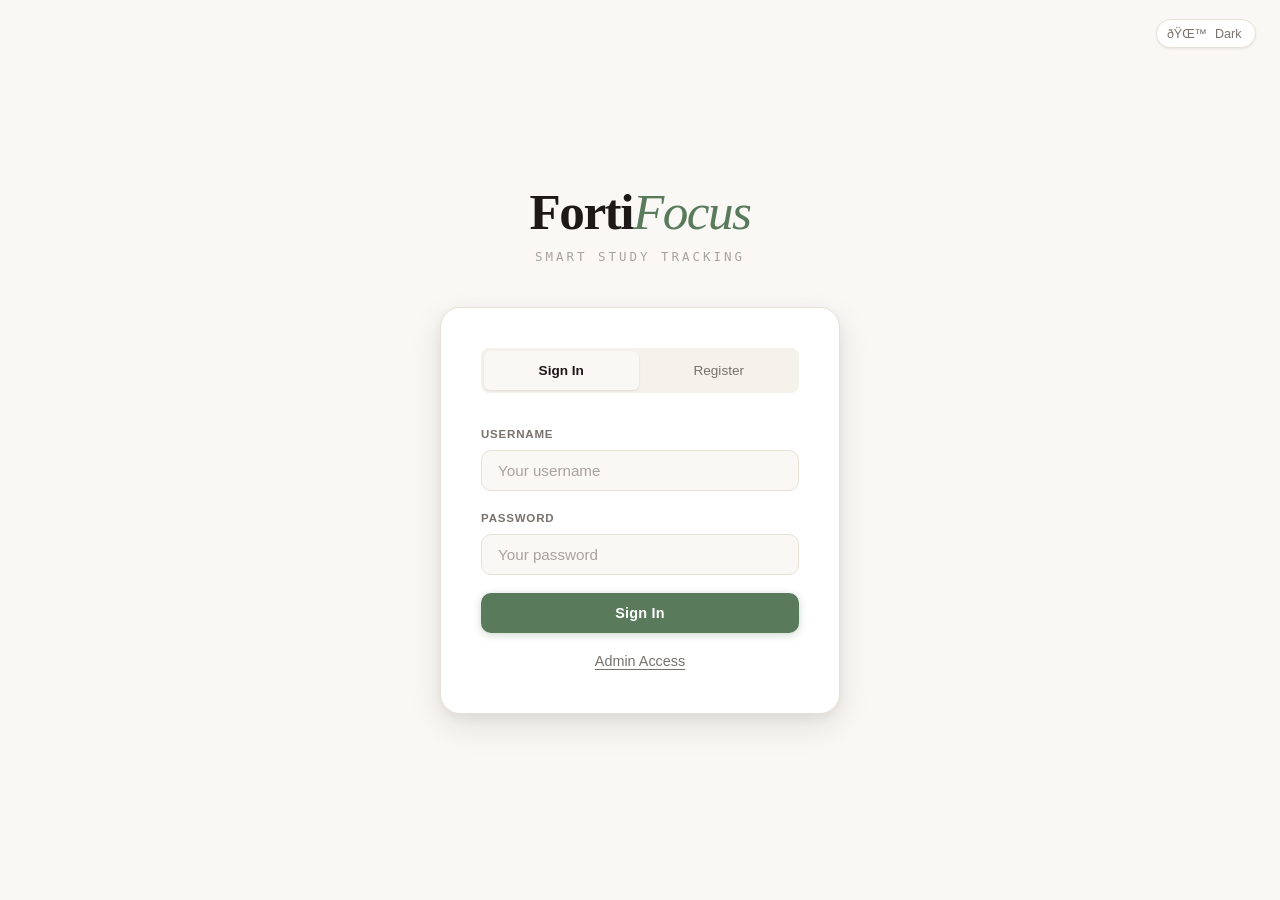
==== commit 705b2935: "separatited files" ====
--- a/index.html
+++ b/index.html
@@ -3,73 +3,14 @@
 <head>
 <meta charset="UTF-8">
 <meta name="viewport" content="width=device-width, initial-scale=1.0">
-<title>FortiFocus – Smart Study Tracker</title>
+<title>FortiFocus â€“ Smart Study Tracker</title>
 <link rel="stylesheet" href="style.css">
-<style>
-.admin-entry{
-  margin-top:1rem;
-  text-align:center;
-}
-.admin-link-btn{
-  border:none;
-  background:transparent;
-  color:var(--ink-3,#6b7280);
-  font:inherit;
-  font-size:.9rem;
-  cursor:pointer;
-  text-decoration:underline;
-  text-underline-offset:.2rem;
-}
-.admin-link-btn:hover{
-  color:var(--ink,#111827);
-}
-.admin-auth-screen{
-  position:fixed;
-  inset:0;
-  display:none;
-  display:none;
-  align-items:center;
-  justify-content:center;
-  padding:1.5rem;
-  background:rgba(15,23,42,.45);
-  backdrop-filter:blur(8px);
-  z-index:30;
-}
-.admin-auth-screen.active{
-  display:flex;
-}
-.admin-auth-card{
-  width:min(100%,420px);
-  background:var(--paper,#fff);
-  border:1px solid var(--border,#d1d5db);
-  border-radius:24px;
-  padding:2rem;
-  box-shadow:0 24px 80px rgba(15,23,42,.18);
-}
-.admin-auth-head{
-  margin-bottom:1.5rem;
-}
-.admin-auth-head p{
-  margin-top:.4rem;
-  color:var(--ink-3,#6b7280);
-}
-.admin-auth-actions{
-  display:flex;
-  gap:.75rem;
-  margin-top:1.25rem;
-}
-.admin-auth-actions .btn{
-  flex:1;
-}
-</style>
-
 </head>
 <body>
 
-<!-- ── AUTH ── -->
 <div id="authScreen" class="screen active">
   <button class="auth-theme-btn" onclick="toggleTheme()" id="authThemeBtn">
-    <span id="authThemeIcon">🌙</span> <span id="authThemeLabel">Dark</span>
+    <span id="authThemeIcon">ðŸŒ™</span> <span id="authThemeLabel">Dark</span>
   </button>
   <div class="brand-lockup">
     <h1>Forti<em>Focus</em></h1>
@@ -144,9 +85,9 @@
   <div class="topbar">
     <div class="topbar-brand">Forti<em>Focus</em></div>
     <div class="topbar-user">
-      <div class="user-chip">Signed in as <strong id="topUser">—</strong></div>
+      <div class="user-chip">Signed in as <strong id="topUser">â€”</strong></div>
       <div class="theme-toggle-wrap">
-        <span class="theme-icon" id="topThemeIcon">🌙</span>
+        <span class="theme-icon" id="topThemeIcon">ðŸŒ™</span>
         <button class="theme-toggle" onclick="toggleTheme()" id="topThemeToggle" title="Toggle dark/light mode"></button>
       </div>
       <button class="btn btn-ghost btn-sm" onclick="handleLogout()">Logout</button>
@@ -157,10 +98,9 @@
     <div class="nav-tab"         onclick="goPage('timer')">Focus Timer</div>
     <div class="nav-tab"         onclick="goPage('history')">History</div>
     <div class="nav-tab"         onclick="goPage('streaks')">Streaks</div>
-    <div class="nav-tab"         onclick="goPage('chat')">✦ AI Chat</div>
-  </div>
-
-  <!-- DASHBOARD -->
+    <div class="nav-tab"         onclick="goPage('chat')">âœ¦ AI Chat</div>
+  </div>
+
   <div id="dashboardPage" class="page active">
     <div class="page-header">
       <h2>Good to see you <em id="dashGreeting"></em></h2>
@@ -168,22 +108,22 @@
     </div>
     <div class="stats-grid">
       <div class="stat-card stat-streak">
-        <div class="s-label"><span class="s-icon">🔥</span>Current Streak</div>
+        <div class="s-label"><span class="s-icon">ðŸ”¥</span>Current Streak</div>
         <div class="s-value" id="statStreak">0</div>
         <div class="s-sub">consecutive days</div>
       </div>
       <div class="stat-card stat-total">
-        <div class="s-label"><span class="s-icon">📚</span>Total Sessions</div>
+        <div class="s-label"><span class="s-icon">ðŸ“š</span>Total Sessions</div>
         <div class="s-value" id="statTotal">0</div>
         <div class="s-sub">all time</div>
       </div>
       <div class="stat-card stat-time">
-        <div class="s-label"><span class="s-icon">⏱</span>Focus Time</div>
+        <div class="s-label"><span class="s-icon">â±</span>Focus Time</div>
         <div class="s-value" id="statTime">0</div>
         <div class="s-sub">minutes focused</div>
       </div>
       <div class="stat-card stat-success">
-        <div class="s-label"><span class="s-icon">✓</span>Success Rate</div>
+        <div class="s-label"><span class="s-icon">âœ“</span>Success Rate</div>
         <div class="s-value" id="statRate">0%</div>
         <div class="s-sub" id="statRateSub">no sessions yet</div>
         <div class="progress-bar"><div class="progress-fill" id="rateFill" style="width:0%"></div></div>
@@ -193,7 +133,6 @@
     <div id="recentList" class="history-list"></div>
   </div>
 
-  <!-- TIMER -->
   <div id="timerPage" class="page">
     <div class="page-header">
       <h2>Focus <em>Timer</em></h2>
@@ -201,7 +140,7 @@
     </div>
     <div class="timer-layout">
       <div class="timer-card">
-        <div class="timer-label">⏱ Session Timer</div>
+        <div class="timer-label">â± Session Timer</div>
         <div class="ring-wrap">
           <svg width="190" height="190" viewBox="0 0 190 190">
             <circle class="ring-bg" cx="95" cy="95" r="85"/>
@@ -220,15 +159,15 @@
           <button class="dur-btn" onclick="pickDur(60,this)">60m</button>
         </div>
         <div class="timer-btns">
-          <button class="btn btn-primary" id="startBtn" onclick="startTimer()">▶ Start</button>
-          <button class="btn btn-danger" id="stopBtn" style="display:none" onclick="stopTimer()">⏹ Stop</button>
+          <button class="btn btn-primary" id="startBtn" onclick="startTimer()">â–¶ Start</button>
+          <button class="btn btn-danger" id="stopBtn" style="display:none" onclick="stopTimer()">â¹ Stop</button>
         </div>
       </div>
       <div class="session-panel">
-        <div class="panel-label">📝 Session Details</div>
+        <div class="panel-label">ðŸ“ Session Details</div>
         <div class="form-group">
           <label>Subject / Task</label>
-          <input class="subject-field" type="text" id="sessSubject" placeholder="e.g. Math Chapter 3, Python review…">
+          <input class="subject-field" type="text" id="sessSubject" placeholder="e.g. Math Chapter 3, Python reviewâ€¦">
         </div>
         <div>
           <div class="panel-label" style="margin-bottom:.5rem">Status</div>
@@ -242,7 +181,6 @@
     </div>
   </div>
 
-  <!-- HISTORY -->
   <div id="historyPage" class="page">
     <div class="page-header">
       <h2>Session <em>History</em></h2>
@@ -251,7 +189,6 @@
     <div id="historyList" class="history-list"></div>
   </div>
 
-  <!-- STREAKS -->
   <div id="streaksPage" class="page">
     <div class="page-header">
       <h2>Streak <em>Tracker</em></h2>
@@ -259,17 +196,17 @@
     </div>
     <div class="stats-grid" style="max-width:640px;margin-bottom:2rem">
       <div class="stat-card stat-streak">
-        <div class="s-label">🔥 Current Streak</div>
+        <div class="s-label">ðŸ”¥ Current Streak</div>
         <div class="s-value" id="strkCur">0</div>
         <div class="s-sub">days</div>
       </div>
       <div class="stat-card">
-        <div class="s-label">🏆 Best Streak</div>
+        <div class="s-label">ðŸ† Best Streak</div>
         <div class="s-value" id="strkBest">0</div>
         <div class="s-sub">days</div>
       </div>
       <div class="stat-card stat-time">
-        <div class="s-label">📅 Active Days</div>
+        <div class="s-label">ðŸ“… Active Days</div>
         <div class="s-value" id="strkActive">0</div>
         <div class="s-sub">days studied</div>
       </div>
@@ -283,420 +220,40 @@
     </div>
   </div>
 
-  <!-- CHAT -->
   <div id="chatPage" class="page">
     <div class="page-header">
-      <h2>✦ AI <em>Chat</em></h2>
-      <p>Your personal study assistant — powered by SEMAJ</p>
+      <h2>âœ¦ AI <em>Chat</em></h2>
+      <p>Your personal study assistant â€” powered by SEMAJ</p>
     </div>
     <div class="chat-wrap">
       <div class="chat-head">
-        <div class="bot-orb">🧠</div>
+        <div class="bot-orb">ðŸ§ </div>
         <div>
           <div class="bot-name-text">SEMAJ AI</div>
-          <div class="bot-online">● online</div>
+          <div class="bot-online">â— online</div>
         </div>
       </div>
       <div class="chat-msgs" id="chatMsgs">
         <div class="msg bot">
-          <div class="msg-av">🧠</div>
+          <div class="msg-av">ðŸ§ </div>
           <div class="msg-bub">
-            Hi there! I'm <strong>SEMAJ AI</strong>, your personal study assistant. 👋<br><br>
+            Hi there! I'm <strong>SEMAJ AI</strong>, your personal study assistant. ðŸ‘‹<br><br>
             I can help with study strategies, time management, subject questions, and keeping you motivated. What's on your mind?
           </div>
         </div>
       </div>
       <div class="chat-foot">
         <textarea class="chat-input" id="chatInput" rows="1"
-          placeholder="Ask me anything about studying…"
+          placeholder="Ask me anything about studyingâ€¦"
           onkeydown="chatKey(event)"
           oninput="autoResize(this)"></textarea>
-        <button class="send-btn" onclick="sendChat()">➤</button>
-      </div>
-    </div>
-  </div>
-
-</div><!-- /appScreen -->
-
-<script>
-/* ─── THEME ─── */
-let isDark = DB_theme_get();
-function DB_theme_get(){ return localStorage.getItem('ff_theme')==='dark'; }
-function applyTheme(dark){
-  document.documentElement.setAttribute('data-theme', dark ? 'dark' : 'light');
-  const icon = dark ? '☀️' : '🌙';
-  const label = dark ? 'Light' : 'Dark';
-  const ti = document.getElementById('topThemeIcon');
-  const ai = document.getElementById('authThemeIcon');
-  const al = document.getElementById('authThemeLabel');
-  if(ti) ti.textContent = icon;
-  if(ai) ai.textContent = icon;
-  if(al) al.textContent = label;
-}
-  document.addEventListener("contextmenu", function(e) {
-  e.preventDefault();
-});
-
-function toggleTheme(){
-  isDark = !isDark;
-  localStorage.setItem('ff_theme', isDark ? 'dark' : 'light');
-  applyTheme(isDark);
-}
-applyTheme(isDark);
-
-/* ─── DATA ─── */
-const DB = {
-  get(k,d=null){ const v=localStorage.getItem('ff_'+k); return v?JSON.parse(v):d; },
-  set(k,v){ localStorage.setItem('ff_'+k,JSON.stringify(v)); },
-  del(k){ localStorage.removeItem('ff_'+k); }
-};
-
-let users = DB.get('users', {});
-let sessions = DB.get('sessions', {});
-let currentUser = DB.get('currentUser', null);
-const ADMIN_CREDS = { username:'admin', password:'admin123' };
-const ADMIN_SESSION_KEY = 'ff_admin_authenticated';
-
-/* ─── AUTH ─── */
-function switchTab(t) {
-  document.querySelectorAll('.auth-tab').forEach((el,i)=>el.classList.toggle('active',i===(t==='login'?0:1)));
-  document.getElementById('loginForm').classList.toggle('active', t==='login');
-  document.getElementById('registerForm').classList.toggle('active', t==='register');
-}
-function showErr(id,msg){const e=document.getElementById(id);e.textContent=msg;e.classList.add('show');}
-function clearErr(id){document.getElementById(id).classList.remove('show');}
-function openAdminAuth(){
-  clearErr('adminError');
-  document.getElementById('adminAuthScreen').classList.add('active');
-  document.getElementById('adminUser').focus();
-}
-function closeAdminAuth(){
-  document.getElementById('adminAuthScreen').classList.remove('active');
-  document.getElementById('adminUser').value='';
-  document.getElementById('adminPass').value='';
-  clearErr('adminError');
-}
-function handleAdminLogin(){
-  clearErr('adminError');
-  const u=document.getElementById('adminUser').value.trim();
-  const p=document.getElementById('adminPass').value;
-  if(!u||!p){showErr('adminError','Please fill all fields.');return;}
-  if(u!==ADMIN_CREDS.username||p!==ADMIN_CREDS.password){
-    showErr('adminError','Invalid admin credentials.');
-    document.getElementById('adminPass').value='';
-    return;
-  }
-  sessionStorage.setItem(ADMIN_SESSION_KEY,'true');
-  window.location.href='admin.html';
-}
-
-function handleLogin(){
-  clearErr('loginError');
-  const u=document.getElementById('loginUser').value.trim();
-  const p=document.getElementById('loginPass').value;
-  if(!u||!p){showErr('loginError','Please fill all fields.');return;}
-  if(!users[u]){showErr('loginError','User not found.');return;}
-  if(users[u].pass!==btoa(p)){showErr('loginError','Incorrect password.');return;}
-  loginAs(u);
-}
-function handleRegister(){
-  clearErr('registerError');
-  const u=document.getElementById('regUser').value.trim();
-  const e=document.getElementById('regEmail').value.trim();
-  const p=document.getElementById('regPass').value;
-  const p2=document.getElementById('regPass2').value;
-  if(!u||!e||!p||!p2){showErr('registerError','Please fill all fields.');return;}
-  if(p!==p2){showErr('registerError','Passwords do not match.');return;}
-  if(p.length<6){showErr('registerError','Password must be 6+ characters.');return;}
-  if(users[u]){showErr('registerError','Username already taken.');return;}
-  users[u]={email:e,pass:btoa(p),joined:new Date().toISOString()};
-  sessions[u]=[];
-  DB.set('users',users);DB.set('sessions',sessions);
-  loginAs(u);
-}
-function loginAs(u){
-  currentUser=u; DB.set('currentUser',u);
-  if(!sessions[u])sessions[u]=[];
-  document.getElementById('authScreen').classList.remove('active');
-  document.getElementById('appScreen').classList.add('active');
-  document.getElementById('topUser').textContent=u;
-  document.getElementById('dashGreeting').textContent=u;
-  renderAll();
-  goPage('dashboard');
-}
-function handleLogout(){
-  currentUser=null; DB.del('currentUser');
-  clearTimer();
-  document.getElementById('authScreen').classList.add('active');
-  document.getElementById('appScreen').classList.remove('active');
-  document.getElementById('loginUser').value='';
-  document.getElementById('loginPass').value='';
-  goPage('dashboard');
-}
-
-/* ─── NAV ─── */
-function goPage(name){
-  document.querySelectorAll('.nav-tab').forEach(t=>t.classList.remove('active'));
-  document.querySelectorAll('.page').forEach(p=>p.classList.remove('active'));
-  const pages=['dashboard','timer','history','streaks','chat'];
-  document.querySelectorAll('.nav-tab')[pages.indexOf(name)]?.classList.add('active');
-  document.getElementById(name+'Page').classList.add('active');
-  if(name==='dashboard')renderDash();
-  if(name==='history')renderHistory();
-  if(name==='streaks')renderStreaks();
-  if(name==='timer')renderTodayCount();
-}
-
-/* ─── TIMER ─── */
-let tInterval=null, tSec=0, tTotal=0, tRunning=false, tDur=25;
-
-function pickDur(m,el){
-  if(tRunning)return;
-  tDur=m; tSec=m*60; tTotal=m*60;
-  document.querySelectorAll('.dur-btn').forEach(b=>b.classList.remove('active'));
-  el.classList.add('active');
-  updateDisplay(); setRing(1);
-}
-function startTimer(){
-  if(tRunning)return;
-  tRunning=true; tSec=tDur*60; tTotal=tSec;
-  document.getElementById('startBtn').style.display='none';
-  document.getElementById('stopBtn').style.display='';
-  document.getElementById('durRow').style.opacity='.45';
-  document.getElementById('ringPhase').textContent='focusing';
-  setStatusPill('running');
-  tInterval=setInterval(()=>{
-    tSec--;
-    updateDisplay();
-    setRing(tSec/tTotal);
-    if(tSec<=0) completeTimer();
-  },1000);
-}
-function stopTimer(){
-  clearInterval(tInterval); tRunning=false;
-  const elapsed=Math.max(1,Math.floor((tTotal-tSec)/60));
-  logSess(elapsed,'interrupted');
-  resetTimerUI();
-  showToast('Session interrupted. Keep at it! 💪','danger');
-}
-function completeTimer(){
-  clearInterval(tInterval); tRunning=false;
-  logSess(tDur,'completed');
-  resetTimerUI();
-  showToast('Session complete! Great work! 🎉','success');
-}
-function clearTimer(){
-  clearInterval(tInterval); tRunning=false;
-  tSec=tDur*60; tTotal=tSec; resetTimerUI();
-}
-function resetTimerUI(){
-  tSec=tDur*60; tTotal=tSec;
-  document.getElementById('startBtn').style.display='';
-  document.getElementById('stopBtn').style.display='none';
-  document.getElementById('durRow').style.opacity='1';
-  document.getElementById('ringPhase').textContent='ready';
-  setStatusPill('idle');
-  updateDisplay(); setRing(1); renderTodayCount();
-}
-function updateDisplay(){
-  const m=Math.floor(tSec/60).toString().padStart(2,'0');
-  const s=(tSec%60).toString().padStart(2,'0');
-  document.getElementById('ringTime').textContent=`${m}:${s}`;
-}
-function setRing(frac){
-  const c=2*Math.PI*85;
-  document.getElementById('ringFg').style.strokeDashoffset=c*(1-frac);
-}
-function setStatusPill(s){
-  const el=document.getElementById('sessStatus');
-  const map={running:'pill-running',idle:'pill-idle',completed:'pill-completed',interrupted:'pill-interrupted'};
-  const labels={running:'RUNNING',idle:'IDLE',completed:'COMPLETED',interrupted:'INTERRUPTED'};
-  el.className='pill '+map[s];
-  el.innerHTML=`<span class="dot"></span> ${labels[s]}`;
-}
-function renderTodayCount(){
-  const today=new Date().toDateString();
-  const n=(sessions[currentUser]||[]).filter(x=>new Date(x.date).toDateString()===today&&x.status==='completed').length;
-  document.getElementById('todayCount').textContent=n;
-}
-
-/* ─── LOG ─── */
-function logSess(dur,status){
-  const sub=document.getElementById('sessSubject').value.trim()||'Untitled Session';
-  const s={id:Date.now(),subject:sub,duration:dur,status,date:new Date().toISOString(),planned:tDur};
-  if(!sessions[currentUser])sessions[currentUser]=[];
-  sessions[currentUser].unshift(s);
-  DB.set('sessions',sessions);
-}
-
-/* ─── RENDER ─── */
-function renderAll(){ renderDash(); renderStreaks(); }
-
-function renderDash(){
-  if(!currentUser)return;
-  const s=sessions[currentUser]||[];
-  const done=s.filter(x=>x.status==='completed');
-  const mins=done.reduce((a,x)=>a+x.duration,0);
-  const rate=s.length?Math.round(done.length/s.length*100):0;
-  const streak=calcStreak();
-  document.getElementById('statStreak').textContent=streak;
-  document.getElementById('statTotal').textContent=s.length;
-  document.getElementById('statTime').textContent=mins;
-  document.getElementById('statRate').textContent=rate+'%';
-  document.getElementById('statRateSub').textContent=`${done.length} of ${s.length} sessions`;
-  document.getElementById('rateFill').style.width=rate+'%';
-  document.getElementById('dashGreeting').textContent=currentUser;
-  const el=document.getElementById('recentList');
-  const rec=s.slice(0,5);
-  el.innerHTML=rec.length?rec.map(sessHTML).join(''):`<div class="empty-state"><div class="empty-icon">📂</div><p>No sessions yet — start your first focus timer!</p></div>`;
-}
-
-function renderHistory(){
-  if(!currentUser)return;
-  const s=sessions[currentUser]||[];
-  const el=document.getElementById('historyList');
-  el.innerHTML=s.length?s.map(sessHTML).join(''):`<div class="empty-state"><div class="empty-icon">📂</div><p>No sessions recorded yet.</p></div>`;
-}
-
-function sessHTML(x){
-  const d=new Date(x.date);
-  const dt=d.toLocaleDateString('en-US',{month:'short',day:'numeric',year:'numeric'});
-  const tm=d.toLocaleTimeString('en-US',{hour:'2-digit',minute:'2-digit'});
-  const pillClass=x.status==='completed'?'pill-completed':x.status==='interrupted'?'pill-interrupted':'pill-idle';
-  return`<div class="history-item">
-    <div>
-      <div class="h-subject">${x.subject}</div>
-      <div class="h-meta">${dt} · ${tm}</div>
-    </div>
-    <div class="h-right">
-      <div class="h-dur">${x.duration}m</div>
-      <div class="pill ${pillClass}"><span class="dot"></span>${x.status.toUpperCase()}</div>
-    </div>
-  </div>`;
-}
-
-function renderStreaks(){
-  if(!currentUser)return;
-  const s=sessions[currentUser]||[];
-  const cur=calcStreak(), best=calcBest();
-  const active=new Set(s.filter(x=>x.status==='completed').map(x=>new Date(x.date).toDateString())).size;
-  document.getElementById('strkCur').textContent=cur;
-  document.getElementById('strkBest').textContent=best;
-  document.getElementById('strkActive').textContent=active;
-  const studyDays=new Set(s.filter(x=>x.status==='completed').map(x=>new Date(x.date).toDateString()));
-  const today=new Date();
-  const grid=document.getElementById('streakGrid');
-  const days=[]; for(let i=59;i>=0;i--){const d=new Date(today);d.setDate(today.getDate()-i);days.push(d);}
-  grid.innerHTML=days.map(d=>{
-    const ds=d.toDateString();
-    const isToday=ds===today.toDateString();
-    const has=studyDays.has(ds);
-    return`<div class="s-day${has?' studied strong':''}${isToday?' today':''}" title="${ds}"></div>`;
-  }).join('');
-}
-
-function calcStreak(){
-  const s=sessions[currentUser]||[];
-  const days=new Set(s.filter(x=>x.status==='completed').map(x=>new Date(x.date).toDateString()));
-  let n=0;
-  for(let i=0;i<365;i++){
-    const d=new Date(); d.setDate(d.getDate()-i);
-    if(days.has(d.toDateString()))n++;
-    else if(i>0)break;
-  }
-  return n;
-}
-function calcBest(){
-  const s=sessions[currentUser]||[];
-  const days=[...new Set(s.filter(x=>x.status==='completed').map(x=>new Date(x.date).toDateString()))]
-    .map(d=>new Date(d)).sort((a,b)=>a-b);
-  let best=0,cur=0,prev=null;
-  for(const d of days){
-    if(prev){const diff=(d-prev)/86400000; cur=diff===1?cur+1:1;}else cur=1;
-    if(cur>best)best=cur; prev=d;
-  }
-  return best;
-}
-
-/* ─── CHAT ─── */
-function sendChat(){
-  const inp=document.getElementById('chatInput');
-  const txt=inp.value.trim();
-  if(!txt)return;
-  inp.value=''; inp.style.height='';
-  addMsg('user',txt);
-  const typing=addTyping();
-  setTimeout(()=>{
-    removeEl(typing);
-    addMsg('bot',buildChatReply(txt));
-  },450);
-}
-function getStats(){
-  if(!currentUser)return{sessions:0,completed:0,streak:0,focus:0};
-  const s=sessions[currentUser]||[];
-  const done=s.filter(x=>x.status==='completed');
-  return{sessions:s.length,completed:done.length,streak:calcStreak(),focus:done.reduce((a,x)=>a+x.duration,0)};
-}
-function buildChatReply(text){
-  const msg=text.toLowerCase();
-  const stats=getStats();
-  if(msg.includes('streak')||msg.includes('progress')||msg.includes('stats')){
-    return `You're making progress. So far you have ${stats.sessions} total sessions, ${stats.completed} completed sessions, a ${stats.streak}-day streak, and ${stats.focus} focused minutes. Keep your next study block small and clear so it's easy to continue.`;
-  }
-  if(msg.includes('schedule')||msg.includes('plan')||msg.includes('routine')){
-    return 'Try a simple study plan: 1. Pick one subject. 2. Study for 25 minutes. 3. Rest for 5 minutes. 4. Repeat 3 times, then take a longer break. Keep your hardest task in the first block.';
-  }
-  if(msg.includes('motivat')||msg.includes('tired')||msg.includes('burnout')||msg.includes('lazy')){
-    return 'Start smaller than you think. Tell yourself you only need to work for 5 minutes. Once you begin, momentum usually follows. If you are drained, switch to review, flashcards, or note-cleanup instead of forcing heavy work.';
-  }
-  if(msg.includes('exam')||msg.includes('test')||msg.includes('quiz')){
-    return 'For exam prep, focus on active recall: close your notes, answer from memory, then check mistakes. Spend most of your time on weak areas, and end with a short timed practice round.';
-  }
-  if(msg.includes('math')||msg.includes('problem')||msg.includes('solve')){
-    return 'For problem-solving subjects, use this loop: read the example, cover it, solve a similar problem on your own, then explain each step out loud. If you get stuck, go back one step instead of restarting everything.';
-  }
-  if(msg.includes('memor')||msg.includes('remember')||msg.includes('flashcard')){
-    return 'To remember better, break the topic into small chunks, quiz yourself without looking, and review the same material again later today and tomorrow. Retrieval beats rereading.';
-  }
-  return 'I can help with study plans, motivation, focus, exam prep, and habit building. Tell me what subject you are studying or what part feels hard right now, and I will give you a simple next step.';
-}
-function addMsg(role,text){
-  const c=document.getElementById('chatMsgs');
-  const d=document.createElement('div');
-  d.className='msg '+role;
-  const html=text.replace(/\*\*(.*?)\*\*/g,'<strong>$1</strong>').replace(/\n/g,'<br>');
-  d.innerHTML=`<div class="msg-av">${role==='user'?'👤':'🧠'}</div><div class="msg-bub">${html}</div>`;
-  c.appendChild(d); c.scrollTop=c.scrollHeight;
-}
-function addTyping(){
-  const c=document.getElementById('chatMsgs');
-  const d=document.createElement('div');
-  d.className='msg bot'; d.id='typing';
-  d.innerHTML=`<div class="msg-av">🧠</div><div class="msg-bub"><div class="typing-wrap"><div class="t-dot"></div><div class="t-dot"></div><div class="t-dot"></div></div></div>`;
-  c.appendChild(d); c.scrollTop=c.scrollHeight; return d;
-}
-function removeEl(el){el?.parentNode?.removeChild(el);}
-function chatKey(e){if(e.key==='Enter'&&!e.shiftKey){e.preventDefault();sendChat();}}
-function autoResize(t){t.style.height='';t.style.height=Math.min(t.scrollHeight,100)+'px';}
-
-/* ─── TOAST ─── */
-function showToast(msg,type='success'){
-  const t=document.createElement('div');
-  t.className='toast '+type; t.textContent=msg;
-  document.body.appendChild(t);
-  setTimeout(()=>{t.style.opacity='0';t.style.transition='.3s';setTimeout(()=>t.remove(),300);},2800);
-}
-
-/* ─── INIT ─── */
-updateDisplay(); setRing(1);
-const circ=2*Math.PI*85;
-document.getElementById('ringFg').style.strokeDasharray=circ;
-document.getElementById('ringFg').style.strokeDashoffset=0;
-setRing(1);
-
-if(currentUser&&users[currentUser]){
-  loginAs(currentUser);
-}
-</script>
+        <button class="send-btn" onclick="sendChat()">âž¤</button>
+      </div>
+    </div>
+  </div>
+
+</div>
+
+<script src="index.js"></script>
 </body>
 </html>
--- a/style.css
+++ b/style.css
@@ -790,4 +790,764 @@
   transition: all .2s;
   box-shadow: var(--shadow-sm);
 }
-.auth-theme-btn:hover { border-color: var(--sage); color: var(--sage); }+.auth-theme-btn:hover { border-color: var(--sage); color: var(--sage); }
+
+.admin-entry {
+  margin-top: 1rem;
+  text-align: center;
+}
+
+.admin-link-btn {
+  border: none;
+  background: transparent;
+  color: var(--ink-3, #6b7280);
+  font: inherit;
+  font-size: .9rem;
+  cursor: pointer;
+  text-decoration: underline;
+  text-underline-offset: .2rem;
+}
+
+.admin-link-btn:hover {
+  color: var(--ink, #111827);
+}
+
+.admin-auth-screen {
+  position: fixed;
+  inset: 0;
+  display: none;
+  align-items: center;
+  justify-content: center;
+  padding: 1.5rem;
+  background: rgba(15,23,42,.45);
+  backdrop-filter: blur(8px);
+  z-index: 30;
+}
+
+.admin-auth-screen.active {
+  display: flex;
+}
+
+.admin-auth-card {
+  width: min(100%, 420px);
+  background: var(--paper, #fff);
+  border: 1px solid var(--border, #d1d5db);
+  border-radius: 24px;
+  padding: 2rem;
+  box-shadow: 0 24px 80px rgba(15,23,42,.18);
+}
+
+.admin-auth-head {
+  margin-bottom: 1.5rem;
+}
+
+.admin-auth-head p {
+  margin-top: .4rem;
+  color: var(--ink-3, #6b7280);
+}
+
+.admin-auth-actions {
+  display: flex;
+  gap: .75rem;
+  margin-top: 1.25rem;
+}
+
+.admin-auth-actions .btn {
+  flex: 1;
+}
+
+/* Admin dashboard */
+#adminApp {
+  display: flex;
+  flex-direction: column;
+  min-height: 100vh;
+  position: relative;
+  z-index: 1;
+}
+
+#adminApp .topbar {
+  display: flex;
+  align-items: center;
+  justify-content: space-between;
+  gap: 1rem;
+  padding: .9rem 2rem;
+  background: var(--surface);
+  border-bottom: 1px solid var(--border);
+  position: sticky;
+  top: 0;
+  z-index: 50;
+}
+
+#adminApp .topbar-left,
+#adminApp .topbar-right {
+  display: flex;
+  align-items: center;
+  gap: .9rem;
+}
+
+#adminApp .theme-toggle-wrap {
+  display: flex;
+  align-items: center;
+  gap: .5rem;
+  color: var(--ink-4);
+  font-size: .75rem;
+  user-select: none;
+}
+
+#adminApp .theme-icon {
+  font-size: .95rem;
+  line-height: 1;
+}
+
+#adminApp .theme-toggle {
+  width: 38px;
+  height: 22px;
+  border-radius: 11px;
+  background: var(--border-2);
+  border: none;
+  cursor: pointer;
+  position: relative;
+  flex-shrink: 0;
+}
+
+#adminApp .theme-toggle::after {
+  content: '';
+  position: absolute;
+  top: 3px;
+  left: 3px;
+  width: 16px;
+  height: 16px;
+  border-radius: 50%;
+  background: #fff;
+  box-shadow: 0 1px 3px rgba(0,0,0,.2);
+  transition: transform .25s cubic-bezier(.4,0,.2,1);
+}
+
+[data-theme="dark"] #adminApp .theme-toggle {
+  background: var(--sage);
+}
+
+[data-theme="dark"] #adminApp .theme-toggle::after {
+  transform: translateX(16px);
+}
+
+#adminApp .topbar-brand {
+  font-family: 'Fraunces', serif;
+  font-size: 1.35rem;
+  font-weight: 600;
+  color: var(--ink);
+  letter-spacing: -.5px;
+}
+
+#adminApp .topbar-brand em {
+  font-style: italic;
+  font-weight: 300;
+  color: var(--sage);
+}
+
+#adminApp .admin-pill {
+  background: var(--paper-2);
+  border: 1px solid var(--border);
+  color: var(--amber);
+  font-size: .68rem;
+  font-weight: 600;
+  font-family: 'DM Mono', monospace;
+  letter-spacing: 1.5px;
+  padding: .28rem .7rem;
+  border-radius: 999px;
+  text-transform: uppercase;
+}
+
+#adminApp .last-refresh {
+  font-size: .72rem;
+  color: var(--ink-4);
+  font-family: 'DM Mono', monospace;
+}
+
+#adminApp .content {
+  padding: 2rem;
+  max-width: 1180px;
+  margin: 0 auto;
+  width: 100%;
+}
+
+#adminApp .btn,
+#adminApp .refresh-btn,
+#adminApp .logout-btn,
+.btn-cancel,
+.btn-confirm-del {
+  font-family: 'DM Sans', sans-serif;
+  font-weight: 600;
+  border-radius: var(--radius);
+  cursor: pointer;
+}
+
+#adminApp .btn {
+  padding: .45rem .9rem;
+  font-size: .8rem;
+  border: 1px solid transparent;
+}
+
+#adminApp .refresh-btn {
+  background: var(--paper-2);
+  border: 1px solid var(--border);
+  color: var(--ink-3);
+  padding: .5rem .95rem;
+  font-size: .82rem;
+}
+
+#adminApp .refresh-btn:hover {
+  border-color: var(--sage);
+  color: var(--sage);
+}
+
+#adminApp .logout-btn {
+  background: transparent;
+  border: 1px solid var(--border);
+  color: var(--ink-3);
+  padding: .5rem .95rem;
+  font-size: .82rem;
+}
+
+#adminApp .logout-btn:hover {
+  border-color: rgba(184,92,110,.35);
+  color: var(--rose);
+}
+
+#adminApp .kpi-grid {
+  display: grid;
+  grid-template-columns: repeat(auto-fit, minmax(190px, 1fr));
+  gap: 1rem;
+  margin-bottom: 2rem;
+}
+
+#adminApp .kpi {
+  background: var(--surface);
+  border: 1px solid var(--border);
+  border-radius: var(--radius-lg);
+  padding: 1.4rem 1.5rem;
+  box-shadow: var(--shadow-sm);
+  position: relative;
+  overflow: hidden;
+}
+
+#adminApp .kpi::before {
+  content: '';
+  position: absolute;
+  left: 0;
+  top: 0;
+  width: 100%;
+  height: 2px;
+}
+
+#adminApp .kpi.k1::before { background: linear-gradient(90deg, var(--amber), #e8c488); }
+#adminApp .kpi.k2::before { background: linear-gradient(90deg, var(--sky), var(--sage)); }
+#adminApp .kpi.k3::before { background: linear-gradient(90deg, var(--sage), var(--sage-mid)); }
+#adminApp .kpi.k4::before { background: linear-gradient(90deg, var(--amber), var(--rose)); }
+#adminApp .kpi.k5::before { background: linear-gradient(90deg, var(--sky), var(--sage)); }
+
+#adminApp .kpi-label {
+  font-size: .7rem;
+  font-weight: 600;
+  color: var(--ink-4);
+  letter-spacing: 1.2px;
+  text-transform: uppercase;
+  margin-bottom: .65rem;
+}
+
+#adminApp .kpi-val {
+  font-family: 'Fraunces', serif;
+  font-size: 2.2rem;
+  font-weight: 400;
+  line-height: 1;
+  color: var(--ink);
+}
+
+#adminApp .kpi-sub {
+  font-size: .75rem;
+  color: var(--ink-4);
+  margin-top: .35rem;
+  font-family: 'DM Mono', monospace;
+}
+
+#adminApp .sec-header {
+  display: flex;
+  align-items: center;
+  justify-content: space-between;
+  margin-bottom: 1rem;
+}
+
+#adminApp .sec-title {
+  font-family: 'Fraunces', serif;
+  font-size: 1.15rem;
+  font-weight: 400;
+  color: var(--ink);
+}
+
+#adminApp .sec-title span {
+  color: var(--ink-4);
+  font-size: .78rem;
+  margin-left: .4rem;
+  font-family: 'DM Mono', monospace;
+}
+
+#adminApp .controls,
+#adminApp .log-filters {
+  display: flex;
+  gap: .75rem;
+  margin-bottom: 1.1rem;
+  flex-wrap: wrap;
+}
+
+#adminApp .search-box,
+#adminApp .filter-select {
+  background: var(--surface);
+  border: 1.5px solid var(--border);
+  border-radius: var(--radius);
+  padding: .65rem 1rem;
+  color: var(--ink);
+  font-family: 'DM Sans', sans-serif;
+  font-size: .88rem;
+  outline: none;
+}
+
+#adminApp .search-box {
+  min-width: 220px;
+}
+
+#adminApp .search-box:focus,
+#adminApp .filter-select:focus {
+  border-color: var(--sage);
+  box-shadow: 0 0 0 3px rgba(90,122,92,.12);
+}
+
+#adminApp .filter-select option {
+  background: var(--surface);
+  color: var(--ink);
+}
+
+#adminApp .table-wrap {
+  background: var(--surface);
+  border: 1px solid var(--border);
+  border-radius: var(--radius-lg);
+  overflow: hidden;
+  margin-bottom: 2.5rem;
+  box-shadow: var(--shadow-sm);
+}
+
+#adminApp table {
+  width: 100%;
+  border-collapse: collapse;
+}
+
+#adminApp thead tr {
+  background: var(--paper-2);
+  border-bottom: 1px solid var(--border);
+}
+
+#adminApp thead th {
+  padding: .9rem 1.2rem;
+  text-align: left;
+  font-size: .68rem;
+  font-weight: 600;
+  color: var(--ink-4);
+  letter-spacing: 1.2px;
+  text-transform: uppercase;
+  white-space: nowrap;
+}
+
+#adminApp tbody tr {
+  border-bottom: 1px solid var(--border);
+}
+
+#adminApp tbody tr:last-child {
+  border-bottom: none;
+}
+
+#adminApp tbody tr:hover {
+  background: var(--paper-2);
+}
+
+#adminApp tbody td {
+  padding: .95rem 1.2rem;
+  font-size: .9rem;
+  vertical-align: middle;
+  color: var(--ink-2);
+}
+
+#adminApp .avatar-cell {
+  display: flex;
+  align-items: center;
+  gap: .75rem;
+}
+
+#adminApp .avatar {
+  width: 34px;
+  height: 34px;
+  border-radius: 50%;
+  display: flex;
+  align-items: center;
+  justify-content: center;
+  font-weight: 700;
+  font-size: .85rem;
+  flex-shrink: 0;
+  color: #fff;
+}
+
+#adminApp .user-name {
+  font-weight: 600;
+  color: var(--ink);
+}
+
+#adminApp .user-email,
+#adminApp .mono {
+  font-family: 'DM Mono', monospace;
+  font-size: .78rem;
+  color: var(--ink-3);
+}
+
+#adminApp .badge {
+  display: inline-flex;
+  align-items: center;
+  gap: .3rem;
+  padding: .22rem .65rem;
+  border-radius: 20px;
+  font-size: .7rem;
+  font-weight: 600;
+  font-family: 'DM Mono', monospace;
+  white-space: nowrap;
+}
+
+#adminApp .badge-green {
+  background: var(--sage-light);
+  color: var(--sage);
+  border: 1px solid rgba(90,122,92,.2);
+}
+
+#adminApp .badge-red {
+  background: var(--rose-light);
+  color: var(--rose);
+  border: 1px solid rgba(184,92,110,.2);
+}
+
+#adminApp .badge-purple,
+#adminApp .badge-cyan {
+  background: var(--sky-light);
+  color: var(--sky);
+  border: 1px solid rgba(61,107,142,.2);
+}
+
+#adminApp .badge-amber {
+  background: var(--amber-light);
+  color: var(--amber);
+  border: 1px solid rgba(193,123,42,.2);
+}
+
+#adminApp .actions {
+  display: flex;
+  gap: .5rem;
+  flex-wrap: wrap;
+}
+
+#adminApp .btn-view {
+  background: var(--sage-light);
+  color: var(--sage);
+  border: 1px solid rgba(90,122,92,.2);
+}
+
+#adminApp .btn-view:hover {
+  background: rgba(90,122,92,.18);
+}
+
+#adminApp .btn-danger-sm {
+  background: var(--rose-light);
+  color: var(--rose);
+  border: 1px solid rgba(184,92,110,.2);
+}
+
+#adminApp .btn-danger-sm:hover {
+  background: rgba(184,92,110,.14);
+}
+
+#adminApp .empty-row td {
+  text-align: center;
+  padding: 3rem;
+  color: var(--ink-4);
+  font-size: .88rem;
+}
+
+.modal-overlay,
+.confirm-overlay {
+  position: fixed;
+  inset: 0;
+  background: rgba(28,25,23,.35);
+  backdrop-filter: blur(6px);
+  z-index: 200;
+  display: none;
+  align-items: center;
+  justify-content: center;
+  padding: 1.5rem;
+}
+
+.modal-overlay.open,
+.confirm-overlay.open {
+  display: flex;
+}
+
+.modal,
+.confirm-box {
+  background: var(--surface);
+  border: 1px solid var(--border);
+  border-radius: 20px;
+  box-shadow: var(--shadow-lg);
+}
+
+.modal {
+  width: 100%;
+  max-width: 700px;
+  max-height: 85vh;
+  display: flex;
+  flex-direction: column;
+}
+
+.modal-header {
+  padding: 1.35rem 1.5rem;
+  border-bottom: 1px solid var(--border);
+  display: flex;
+  align-items: center;
+  justify-content: space-between;
+}
+
+.modal-header h3 {
+  font-family: 'Fraunces', serif;
+  font-size: 1.2rem;
+  font-weight: 400;
+  color: var(--ink);
+}
+
+.modal-close {
+  background: var(--paper-2);
+  border: 1px solid var(--border);
+  color: var(--ink-3);
+  width: 34px;
+  height: 34px;
+  border-radius: 50%;
+  cursor: pointer;
+  font-size: 1rem;
+  display: flex;
+  align-items: center;
+  justify-content: center;
+}
+
+.modal-close:hover {
+  border-color: rgba(184,92,110,.35);
+  color: var(--rose);
+}
+
+.modal-body {
+  padding: 1.5rem;
+  overflow-y: auto;
+}
+
+.modal-stats {
+  display: grid;
+  grid-template-columns: repeat(auto-fit, minmax(130px, 1fr));
+  gap: .75rem;
+  margin-bottom: 1.5rem;
+}
+
+.ms {
+  background: var(--paper-2);
+  border: 1px solid var(--border);
+  border-radius: 12px;
+  padding: 1rem;
+}
+
+.ms .ml,
+.modal-sec {
+  font-size: .7rem;
+  font-weight: 600;
+  color: var(--ink-4);
+  letter-spacing: 1.1px;
+  text-transform: uppercase;
+}
+
+.ms .mv {
+  font-family: 'Fraunces', serif;
+  font-size: 1.7rem;
+  font-weight: 400;
+  color: var(--ink);
+}
+
+.ms .mv.amber { color: var(--amber); }
+.ms .mv.green { color: var(--sage); }
+.ms .mv.cyan { color: var(--sky); }
+
+.modal-sec {
+  margin-bottom: .75rem;
+}
+
+.sess-list {
+  display: flex;
+  flex-direction: column;
+  gap: .55rem;
+  max-height: 280px;
+  overflow-y: auto;
+}
+
+.sess-item {
+  background: var(--paper-2);
+  border: 1px solid var(--border);
+  border-radius: 12px;
+  padding: .8rem 1rem;
+  display: flex;
+  align-items: center;
+  justify-content: space-between;
+  gap: .75rem;
+}
+
+.sess-item .si-left .si-sub {
+  font-weight: 600;
+  font-size: .9rem;
+  color: var(--ink);
+}
+
+.sess-item .si-left .si-date {
+  font-size: .72rem;
+  color: var(--ink-4);
+  font-family: 'DM Mono', monospace;
+  margin-top: .15rem;
+}
+
+.sess-item .si-right {
+  display: flex;
+  align-items: center;
+  gap: .5rem;
+  flex-shrink: 0;
+}
+
+.sess-empty {
+  text-align: center;
+  padding: 2rem;
+  color: var(--ink-4);
+  font-size: .84rem;
+}
+
+.confirm-box {
+  width: 100%;
+  max-width: 380px;
+  padding: 2rem;
+  text-align: center;
+}
+
+.confirm-icon {
+  font-size: 2.3rem;
+  margin-bottom: .75rem;
+}
+
+.confirm-box h3 {
+  font-family: 'Fraunces', serif;
+  font-size: 1.25rem;
+  font-weight: 400;
+  margin-bottom: .4rem;
+  color: var(--ink);
+}
+
+.confirm-box p {
+  color: var(--ink-3);
+  font-size: .88rem;
+  margin-bottom: 1.4rem;
+}
+
+.confirm-actions {
+  display: flex;
+  gap: .75rem;
+  justify-content: center;
+}
+
+.btn-cancel {
+  background: var(--paper-2);
+  border: 1px solid var(--border);
+  color: var(--ink-3);
+  padding: .7rem 1.5rem;
+  font-size: .88rem;
+}
+
+.btn-cancel:hover {
+  border-color: var(--border-2);
+  color: var(--ink-2);
+}
+
+.btn-confirm-del {
+  background: var(--rose);
+  border: none;
+  color: #fff;
+  padding: .7rem 1.5rem;
+  font-size: .88rem;
+}
+
+.btn-confirm-del:hover {
+  background: #a34f61;
+}
+
+.toast {
+  position: fixed;
+  bottom: 2rem;
+  right: 2rem;
+  background: var(--surface);
+  border: 1px solid var(--border);
+  border-radius: 12px;
+  padding: .9rem 1.2rem;
+  font-size: .82rem;
+  z-index: 9999;
+  animation: toastIn .3s ease;
+  box-shadow: var(--shadow);
+  font-family: 'DM Mono', monospace;
+}
+
+@keyframes toastIn {
+  from { opacity: 0; transform: translateY(16px); }
+  to { opacity: 1; transform: translateY(0); }
+}
+
+.toast.ok {
+  border-color: rgba(90,122,92,.25);
+  color: var(--sage);
+}
+
+.toast.err {
+  border-color: rgba(184,92,110,.25);
+  color: var(--rose);
+}
+
+@media (max-width: 900px) {
+  #adminApp .content { padding: 1.25rem; }
+
+  #adminApp .topbar {
+    padding: .9rem 1.25rem;
+    flex-wrap: wrap;
+  }
+
+  #adminApp .topbar-right {
+    width: 100%;
+    justify-content: flex-end;
+    flex-wrap: wrap;
+  }
+
+  #adminApp thead { display: none; }
+  #adminApp table,
+  #adminApp tbody,
+  #adminApp tr,
+  #adminApp td { display: block; width: 100%; }
+  #adminApp tbody tr { padding: .25rem 0; }
+
+  #adminApp tbody td {
+    padding: .6rem 1rem;
+    border-bottom: 1px solid var(--border);
+  }
+
+  #adminApp tbody td:last-child {
+    border-bottom: none;
+    padding-bottom: 1rem;
+  }
+}
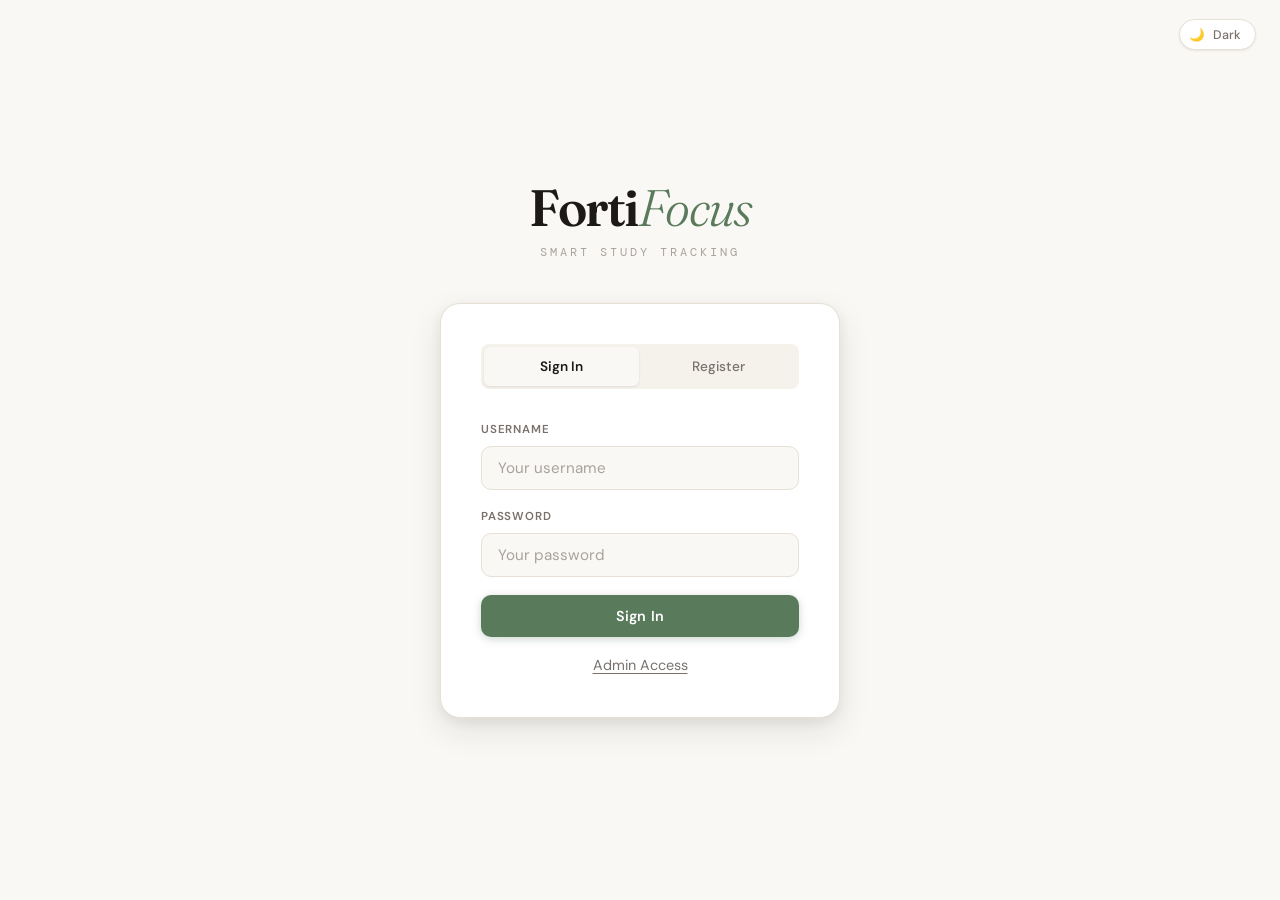
==== commit c31fdb40: "text fixed" ====
--- a/index.html
+++ b/index.html
@@ -1,16 +1,17 @@
-<!DOCTYPE html>
+﻿<!DOCTYPE html>
 <html lang="en">
 <head>
 <meta charset="UTF-8">
 <meta name="viewport" content="width=device-width, initial-scale=1.0">
-<title>FortiFocus â€“ Smart Study Tracker</title>
+<title>FortiFocus &ndash; Smart Study Tracker</title>
+<link href="https://fonts.googleapis.com/css2?family=DM+Sans:wght@400;500;600;700&family=DM+Mono:wght@400;500&family=Fraunces:opsz,wght@9..144,300;9..144,400;9..144,600&display=swap" rel="stylesheet">
 <link rel="stylesheet" href="style.css">
 </head>
 <body>
 
 <div id="authScreen" class="screen active">
   <button class="auth-theme-btn" onclick="toggleTheme()" id="authThemeBtn">
-    <span id="authThemeIcon">ðŸŒ™</span> <span id="authThemeLabel">Dark</span>
+    <span id="authThemeIcon">&#127769;</span> <span id="authThemeLabel">Dark</span>
   </button>
   <div class="brand-lockup">
     <h1>Forti<em>Focus</em></h1>
@@ -85,20 +86,20 @@
   <div class="topbar">
     <div class="topbar-brand">Forti<em>Focus</em></div>
     <div class="topbar-user">
-      <div class="user-chip">Signed in as <strong id="topUser">â€”</strong></div>
+      <div class="user-chip">Signed in as <strong id="topUser">&mdash;</strong></div>
       <div class="theme-toggle-wrap">
-        <span class="theme-icon" id="topThemeIcon">ðŸŒ™</span>
+        <span class="theme-icon" id="topThemeIcon">&#127769;</span>
         <button class="theme-toggle" onclick="toggleTheme()" id="topThemeToggle" title="Toggle dark/light mode"></button>
       </div>
       <button class="btn btn-ghost btn-sm" onclick="handleLogout()">Logout</button>
     </div>
   </div>
   <div class="nav-bar">
-    <div class="nav-tab active"  onclick="goPage('dashboard')">Dashboard</div>
-    <div class="nav-tab"         onclick="goPage('timer')">Focus Timer</div>
-    <div class="nav-tab"         onclick="goPage('history')">History</div>
-    <div class="nav-tab"         onclick="goPage('streaks')">Streaks</div>
-    <div class="nav-tab"         onclick="goPage('chat')">âœ¦ AI Chat</div>
+    <div class="nav-tab active" onclick="goPage('dashboard')">Dashboard</div>
+    <div class="nav-tab" onclick="goPage('timer')">Focus Timer</div>
+    <div class="nav-tab" onclick="goPage('history')">History</div>
+    <div class="nav-tab" onclick="goPage('streaks')">Streaks</div>
+    <div class="nav-tab" onclick="goPage('chat')">&#10022; AI Chat</div>
   </div>
 
   <div id="dashboardPage" class="page active">
@@ -108,22 +109,22 @@
     </div>
     <div class="stats-grid">
       <div class="stat-card stat-streak">
-        <div class="s-label"><span class="s-icon">ðŸ”¥</span>Current Streak</div>
+        <div class="s-label"><span class="s-icon">ST</span>Current Streak</div>
         <div class="s-value" id="statStreak">0</div>
         <div class="s-sub">consecutive days</div>
       </div>
       <div class="stat-card stat-total">
-        <div class="s-label"><span class="s-icon">ðŸ“š</span>Total Sessions</div>
+        <div class="s-label"><span class="s-icon">SS</span>Total Sessions</div>
         <div class="s-value" id="statTotal">0</div>
         <div class="s-sub">all time</div>
       </div>
       <div class="stat-card stat-time">
-        <div class="s-label"><span class="s-icon">â±</span>Focus Time</div>
+        <div class="s-label"><span class="s-icon">FT</span>Focus Time</div>
         <div class="s-value" id="statTime">0</div>
         <div class="s-sub">minutes focused</div>
       </div>
       <div class="stat-card stat-success">
-        <div class="s-label"><span class="s-icon">âœ“</span>Success Rate</div>
+        <div class="s-label"><span class="s-icon">OK</span>Success Rate</div>
         <div class="s-value" id="statRate">0%</div>
         <div class="s-sub" id="statRateSub">no sessions yet</div>
         <div class="progress-bar"><div class="progress-fill" id="rateFill" style="width:0%"></div></div>
@@ -140,7 +141,7 @@
     </div>
     <div class="timer-layout">
       <div class="timer-card">
-        <div class="timer-label">â± Session Timer</div>
+        <div class="timer-label">&#9201; Session Timer</div>
         <div class="ring-wrap">
           <svg width="190" height="190" viewBox="0 0 190 190">
             <circle class="ring-bg" cx="95" cy="95" r="85"/>
@@ -159,15 +160,15 @@
           <button class="dur-btn" onclick="pickDur(60,this)">60m</button>
         </div>
         <div class="timer-btns">
-          <button class="btn btn-primary" id="startBtn" onclick="startTimer()">â–¶ Start</button>
-          <button class="btn btn-danger" id="stopBtn" style="display:none" onclick="stopTimer()">â¹ Stop</button>
+          <button class="btn btn-primary" id="startBtn" onclick="startTimer()">&#9654; Start</button>
+          <button class="btn btn-danger" id="stopBtn" style="display:none" onclick="stopTimer()">&#9209; Stop</button>
         </div>
       </div>
       <div class="session-panel">
-        <div class="panel-label">ðŸ“ Session Details</div>
+        <div class="panel-label">&#128221; Session Details</div>
         <div class="form-group">
           <label>Subject / Task</label>
-          <input class="subject-field" type="text" id="sessSubject" placeholder="e.g. Math Chapter 3, Python reviewâ€¦">
+          <input class="subject-field" type="text" id="sessSubject" placeholder="e.g. Math Chapter 3, Python review...">
         </div>
         <div>
           <div class="panel-label" style="margin-bottom:.5rem">Status</div>
@@ -196,17 +197,17 @@
     </div>
     <div class="stats-grid" style="max-width:640px;margin-bottom:2rem">
       <div class="stat-card stat-streak">
-        <div class="s-label">ðŸ”¥ Current Streak</div>
+        <div class="s-label">&#128293; Current Streak</div>
         <div class="s-value" id="strkCur">0</div>
         <div class="s-sub">days</div>
       </div>
       <div class="stat-card">
-        <div class="s-label">ðŸ† Best Streak</div>
+        <div class="s-label">&#127942; Best Streak</div>
         <div class="s-value" id="strkBest">0</div>
         <div class="s-sub">days</div>
       </div>
       <div class="stat-card stat-time">
-        <div class="s-label">ðŸ“… Active Days</div>
+        <div class="s-label">&#128197; Active Days</div>
         <div class="s-value" id="strkActive">0</div>
         <div class="s-sub">days studied</div>
       </div>
@@ -222,32 +223,32 @@
 
   <div id="chatPage" class="page">
     <div class="page-header">
-      <h2>âœ¦ AI <em>Chat</em></h2>
-      <p>Your personal study assistant â€” powered by SEMAJ</p>
+      <h2>&#10022; AI <em>Chat</em></h2>
+      <p>Your personal study assistant &mdash; powered by SEMAJ</p>
     </div>
     <div class="chat-wrap">
       <div class="chat-head">
-        <div class="bot-orb">ðŸ§ </div>
+        <div class="bot-orb">&#129504;</div>
         <div>
           <div class="bot-name-text">SEMAJ AI</div>
-          <div class="bot-online">â— online</div>
+          <div class="bot-online">&#9679; online</div>
         </div>
       </div>
       <div class="chat-msgs" id="chatMsgs">
         <div class="msg bot">
-          <div class="msg-av">ðŸ§ </div>
+          <div class="msg-av">&#129504;</div>
           <div class="msg-bub">
-            Hi there! I'm <strong>SEMAJ AI</strong>, your personal study assistant. ðŸ‘‹<br><br>
+            Hi there! I'm <strong>SEMAJ AI</strong>, your personal study assistant. &#128075;<br><br>
             I can help with study strategies, time management, subject questions, and keeping you motivated. What's on your mind?
           </div>
         </div>
       </div>
       <div class="chat-foot">
         <textarea class="chat-input" id="chatInput" rows="1"
-          placeholder="Ask me anything about studyingâ€¦"
+          placeholder="Ask me anything about studying..."
           onkeydown="chatKey(event)"
           oninput="autoResize(this)"></textarea>
-        <button class="send-btn" onclick="sendChat()">âž¤</button>
+        <button class="send-btn" onclick="sendChat()">&#10148;</button>
       </div>
     </div>
   </div>
--- a/style.css
+++ b/style.css
@@ -309,40 +309,69 @@
   border-radius: var(--radius-lg);
   padding: 1.4rem 1.5rem;
   box-shadow: var(--shadow-sm);
-  transition: box-shadow .2s;
-}
-.stat-card:hover { box-shadow: var(--shadow); }
+  transition: box-shadow .2s, transform .2s, border-color .2s;
+  position: relative;
+  overflow: hidden;
+}
+.stat-card::before {
+  content: '';
+  position: absolute;
+  inset: 0 auto auto 0;
+  width: 100%;
+  height: 3px;
+  background: linear-gradient(90deg, var(--paper-3), transparent);
+}
+.stat-card:hover {
+  box-shadow: var(--shadow);
+  transform: translateY(-2px);
+  border-color: var(--border-2);
+}
 .stat-card .s-label {
-  font-size: .7rem;
-  font-weight: 600;
-  color: var(--ink-4);
-  letter-spacing: 1.2px;
+  font-size: .72rem;
+  font-weight: 700;
+  color: var(--ink-3);
+  letter-spacing: 1.5px;
   text-transform: uppercase;
-  margin-bottom: .65rem;
-  display: flex;
-  align-items: center;
-  gap: .4rem;
+  margin-bottom: .8rem;
+  display: flex;
+  align-items: center;
+  gap: .55rem;
 }
 .stat-card .s-icon {
-  width: 22px; height: 22px;
-  border-radius: 6px;
+  min-width: 30px;
+  height: 30px;
+  padding: 0 .45rem;
+  border-radius: 999px;
   display: flex; align-items: center; justify-content: center;
-  font-size: .75rem;
+  font-size: .62rem;
+  font-weight: 700;
+  letter-spacing: 1px;
+  color: var(--ink-2);
+  border: 1px solid rgba(28,25,23,.08);
 }
 .stat-card .s-value {
   font-family: 'Fraunces', serif;
-  font-size: 2.4rem;
+  font-size: 2.55rem;
   font-weight: 400;
   line-height: 1;
   color: var(--ink);
-}
-.stat-card .s-sub { font-size: .75rem; color: var(--ink-4); margin-top: .3rem; }
+  letter-spacing: -1px;
+}
+.stat-card .s-sub {
+  font-size: .76rem;
+  color: var(--ink-4);
+  margin-top: .42rem;
+}
 
 .stat-streak .s-value { color: var(--amber); }
+.stat-streak::before { background: linear-gradient(90deg, var(--amber), transparent); }
 .stat-streak .s-icon { background: var(--amber-light); }
+.stat-total::before { background: linear-gradient(90deg, var(--sky), transparent); }
 .stat-total .s-icon { background: var(--sky-light); }
+.stat-time::before { background: linear-gradient(90deg, var(--sage), transparent); }
 .stat-time .s-icon { background: var(--sage-light); }
 .stat-success .s-value { color: var(--sage); }
+.stat-success::before { background: linear-gradient(90deg, var(--sage-mid), transparent); }
 .stat-success .s-icon { background: var(--sage-light); }
 
 .progress-bar { height: 5px; background: var(--paper-3); border-radius: 3px; overflow: hidden; margin-top: .6rem; }
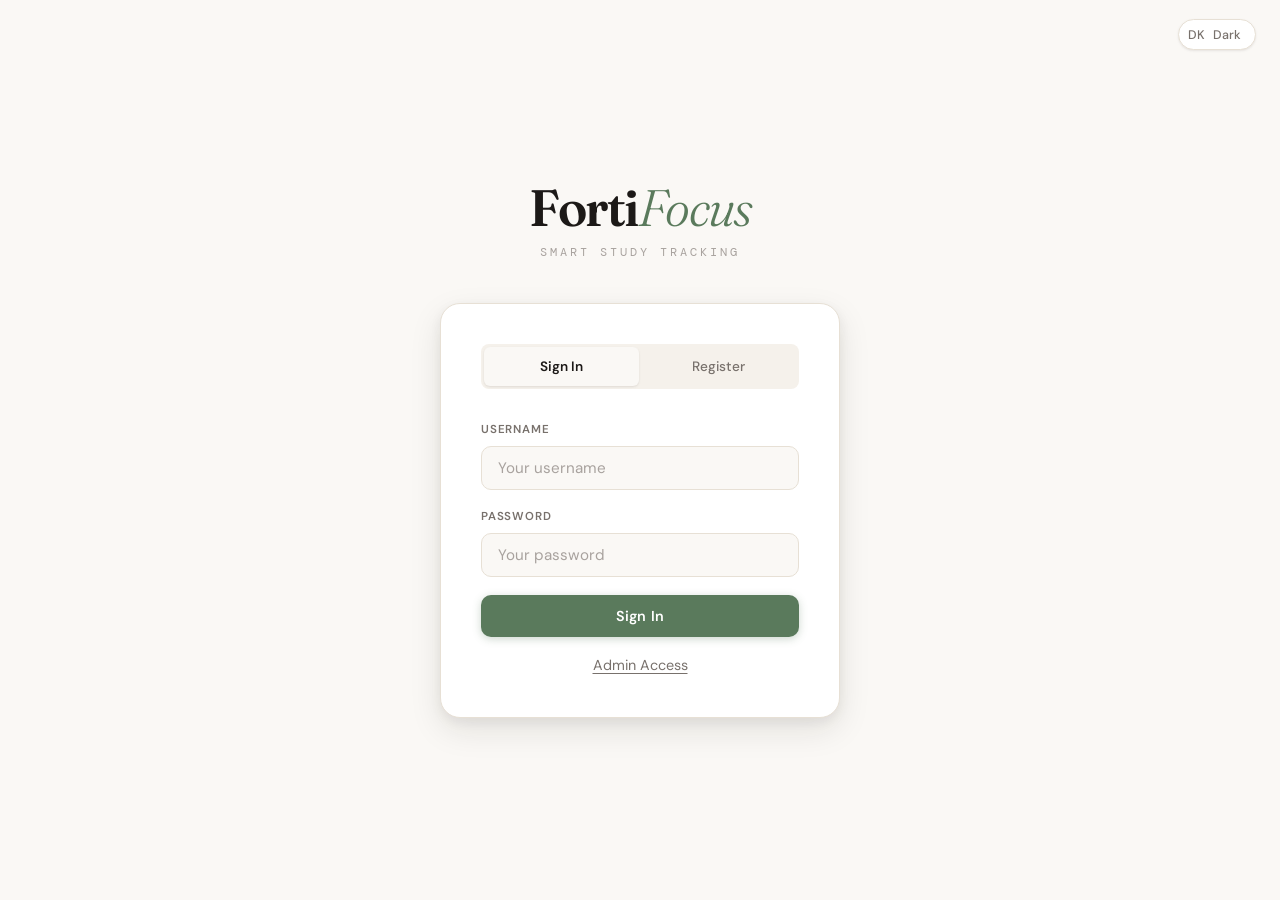
==== commit 88edaf9a: "Fixed UI" ====
--- a/index.html
+++ b/index.html
@@ -11,7 +11,7 @@
 
 <div id="authScreen" class="screen active">
   <button class="auth-theme-btn" onclick="toggleTheme()" id="authThemeBtn">
-    <span id="authThemeIcon">&#127769;</span> <span id="authThemeLabel">Dark</span>
+    <span id="authThemeIcon">TH</span> <span id="authThemeLabel">Dark</span>
   </button>
   <div class="brand-lockup">
     <h1>Forti<em>Focus</em></h1>
@@ -88,7 +88,7 @@
     <div class="topbar-user">
       <div class="user-chip">Signed in as <strong id="topUser">&mdash;</strong></div>
       <div class="theme-toggle-wrap">
-        <span class="theme-icon" id="topThemeIcon">&#127769;</span>
+        <span class="theme-icon" id="topThemeIcon">TH</span>
         <button class="theme-toggle" onclick="toggleTheme()" id="topThemeToggle" title="Toggle dark/light mode"></button>
       </div>
       <button class="btn btn-ghost btn-sm" onclick="handleLogout()">Logout</button>
@@ -99,7 +99,7 @@
     <div class="nav-tab" onclick="goPage('timer')">Focus Timer</div>
     <div class="nav-tab" onclick="goPage('history')">History</div>
     <div class="nav-tab" onclick="goPage('streaks')">Streaks</div>
-    <div class="nav-tab" onclick="goPage('chat')">&#10022; AI Chat</div>
+    <div class="nav-tab" onclick="goPage('chat')">Study Chat</div>
   </div>
 
   <div id="dashboardPage" class="page active">
@@ -141,7 +141,7 @@
     </div>
     <div class="timer-layout">
       <div class="timer-card">
-        <div class="timer-label">&#9201; Session Timer</div>
+        <div class="timer-label">Session Timer</div>
         <div class="ring-wrap">
           <svg width="190" height="190" viewBox="0 0 190 190">
             <circle class="ring-bg" cx="95" cy="95" r="85"/>
@@ -160,12 +160,12 @@
           <button class="dur-btn" onclick="pickDur(60,this)">60m</button>
         </div>
         <div class="timer-btns">
-          <button class="btn btn-primary" id="startBtn" onclick="startTimer()">&#9654; Start</button>
-          <button class="btn btn-danger" id="stopBtn" style="display:none" onclick="stopTimer()">&#9209; Stop</button>
+          <button class="btn btn-primary" id="startBtn" onclick="startTimer()">Start</button>
+          <button class="btn btn-danger" id="stopBtn" style="display:none" onclick="stopTimer()">Stop</button>
         </div>
       </div>
       <div class="session-panel">
-        <div class="panel-label">&#128221; Session Details</div>
+        <div class="panel-label">Session Details</div>
         <div class="form-group">
           <label>Subject / Task</label>
           <input class="subject-field" type="text" id="sessSubject" placeholder="e.g. Math Chapter 3, Python review...">
@@ -197,17 +197,17 @@
     </div>
     <div class="stats-grid" style="max-width:640px;margin-bottom:2rem">
       <div class="stat-card stat-streak">
-        <div class="s-label">&#128293; Current Streak</div>
+        <div class="s-label">Current Streak</div>
         <div class="s-value" id="strkCur">0</div>
         <div class="s-sub">days</div>
       </div>
       <div class="stat-card">
-        <div class="s-label">&#127942; Best Streak</div>
+        <div class="s-label">Best Streak</div>
         <div class="s-value" id="strkBest">0</div>
         <div class="s-sub">days</div>
       </div>
       <div class="stat-card stat-time">
-        <div class="s-label">&#128197; Active Days</div>
+        <div class="s-label">Active Days</div>
         <div class="s-value" id="strkActive">0</div>
         <div class="s-sub">days studied</div>
       </div>
@@ -223,22 +223,22 @@
 
   <div id="chatPage" class="page">
     <div class="page-header">
-      <h2>&#10022; AI <em>Chat</em></h2>
+      <h2>Study <em>Chat</em></h2>
       <p>Your personal study assistant &mdash; powered by SEMAJ</p>
     </div>
     <div class="chat-wrap">
       <div class="chat-head">
-        <div class="bot-orb">&#129504;</div>
+        <div class="bot-orb">AI</div>
         <div>
           <div class="bot-name-text">SEMAJ AI</div>
-          <div class="bot-online">&#9679; online</div>
+          <div class="bot-online">LIVE</div>
         </div>
       </div>
       <div class="chat-msgs" id="chatMsgs">
         <div class="msg bot">
-          <div class="msg-av">&#129504;</div>
+          <div class="msg-av">AI</div>
           <div class="msg-bub">
-            Hi there! I'm <strong>SEMAJ AI</strong>, your personal study assistant. &#128075;<br><br>
+            Hi there! I'm <strong>SEMAJ AI</strong>, your personal study assistant.<br><br>
             I can help with study strategies, time management, subject questions, and keeping you motivated. What's on your mind?
           </div>
         </div>
@@ -248,7 +248,7 @@
           placeholder="Ask me anything about studying..."
           onkeydown="chatKey(event)"
           oninput="autoResize(this)"></textarea>
-        <button class="send-btn" onclick="sendChat()">&#10148;</button>
+        <button class="send-btn" onclick="sendChat()">Send</button>
       </div>
     </div>
   </div>
--- a/style.css
+++ b/style.css
@@ -1580,3 +1580,44 @@
     padding-bottom: 1rem;
   }
 }
+
+.theme-icon {
+  min-width: 24px;
+  text-align: center;
+  font-size: .68rem;
+  font-weight: 700;
+  line-height: 1;
+  letter-spacing: 1px;
+}
+
+.empty-icon {
+  display: inline-flex;
+  align-items: center;
+  justify-content: center;
+  min-width: 64px;
+  min-height: 64px;
+  padding: .35rem .8rem;
+  border-radius: 999px;
+  background: var(--paper-2);
+  border: 1px solid var(--border);
+  font-size: .78rem;
+  font-weight: 700;
+  letter-spacing: 1.4px;
+  opacity: 1;
+}
+
+.bot-orb {
+  font-size: .72rem;
+  font-weight: 700;
+  letter-spacing: 1px;
+}
+
+.bot-online {
+  letter-spacing: 1px;
+}
+
+.msg-av {
+  font-size: .62rem;
+  font-weight: 700;
+  letter-spacing: 1px;
+}
